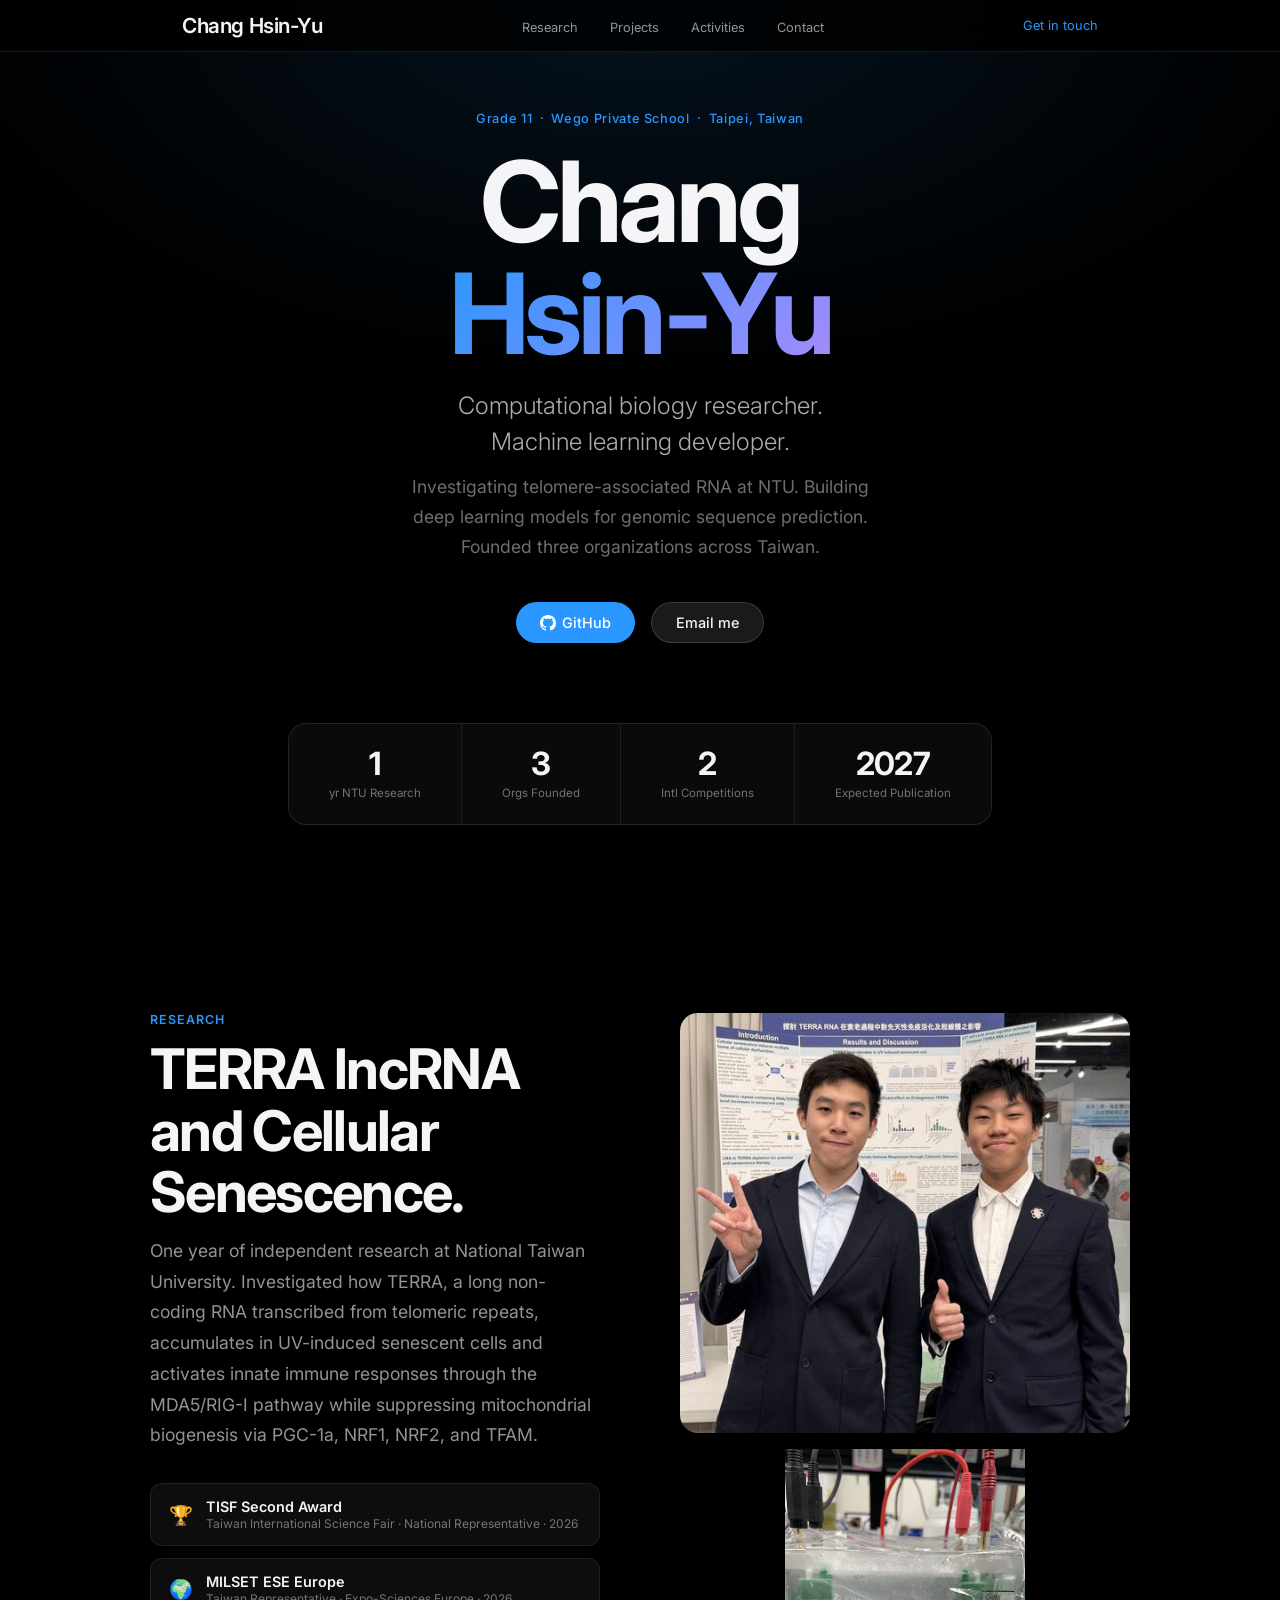
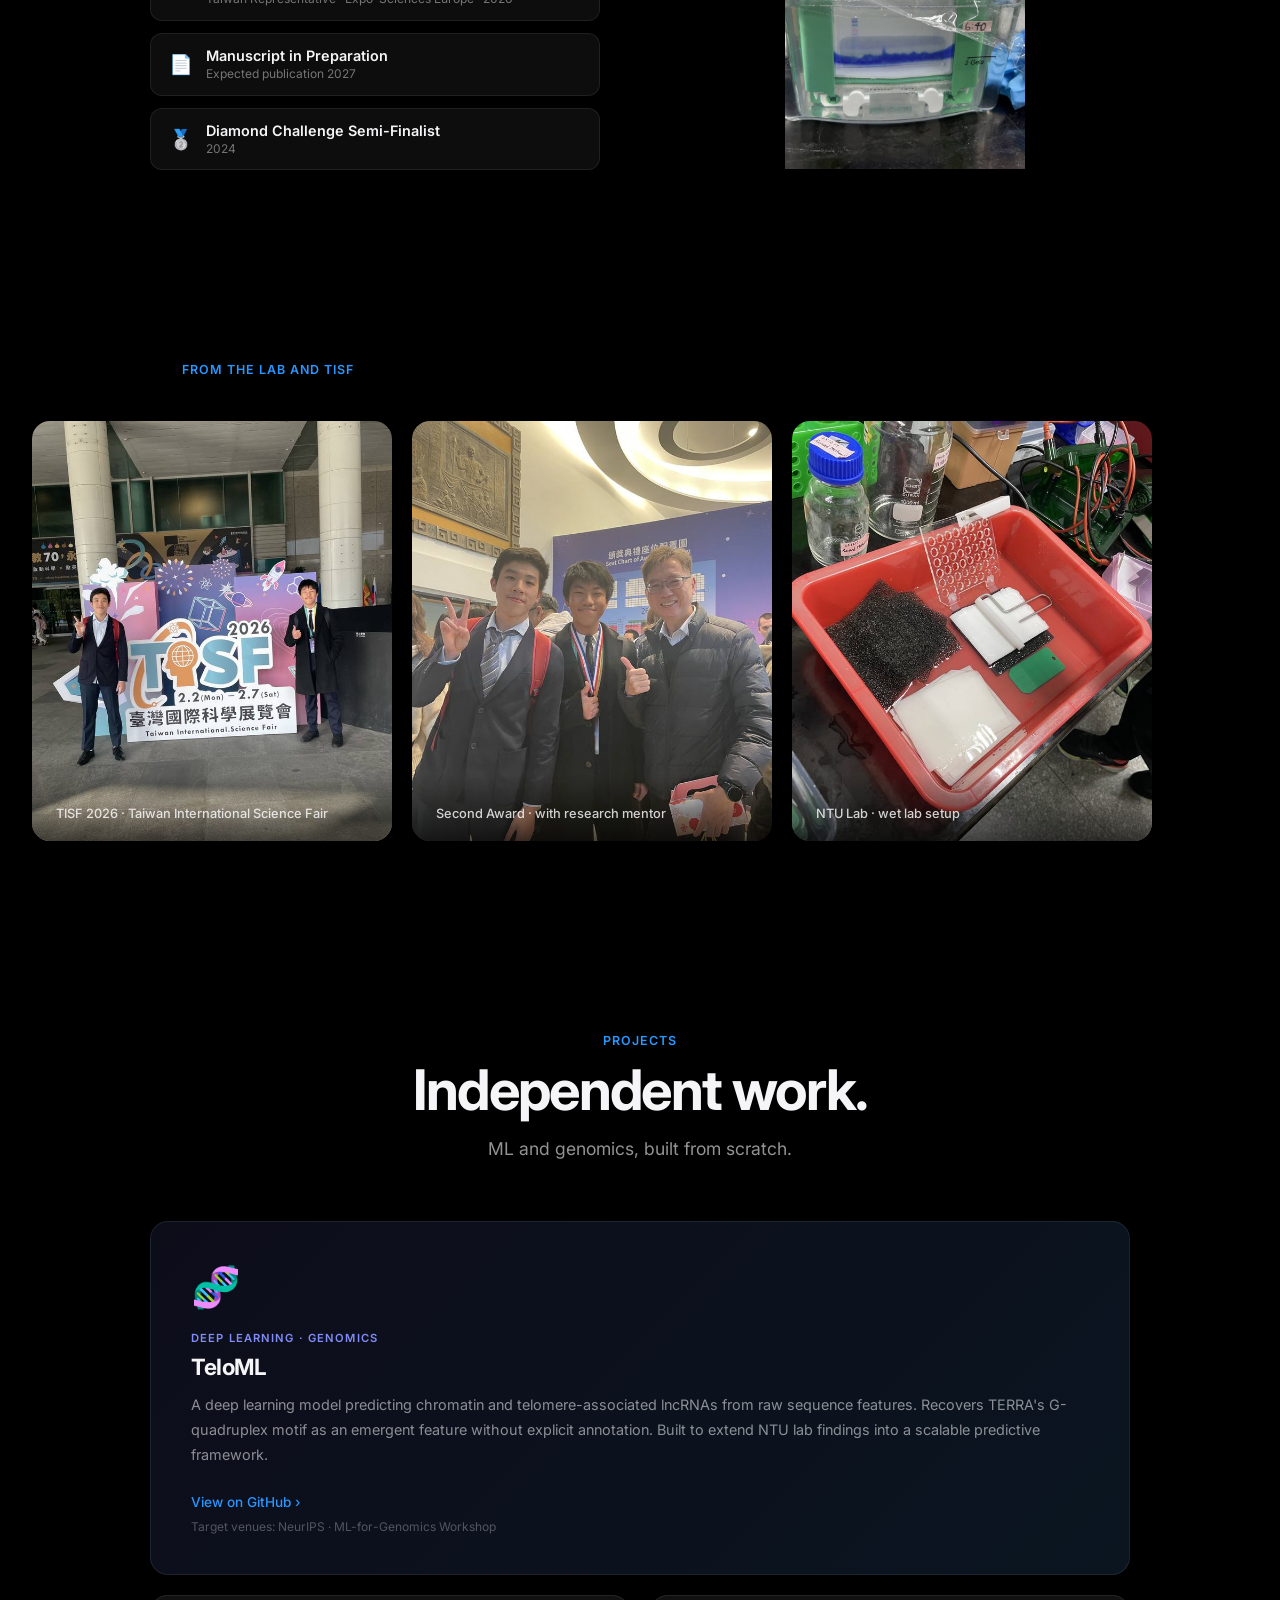
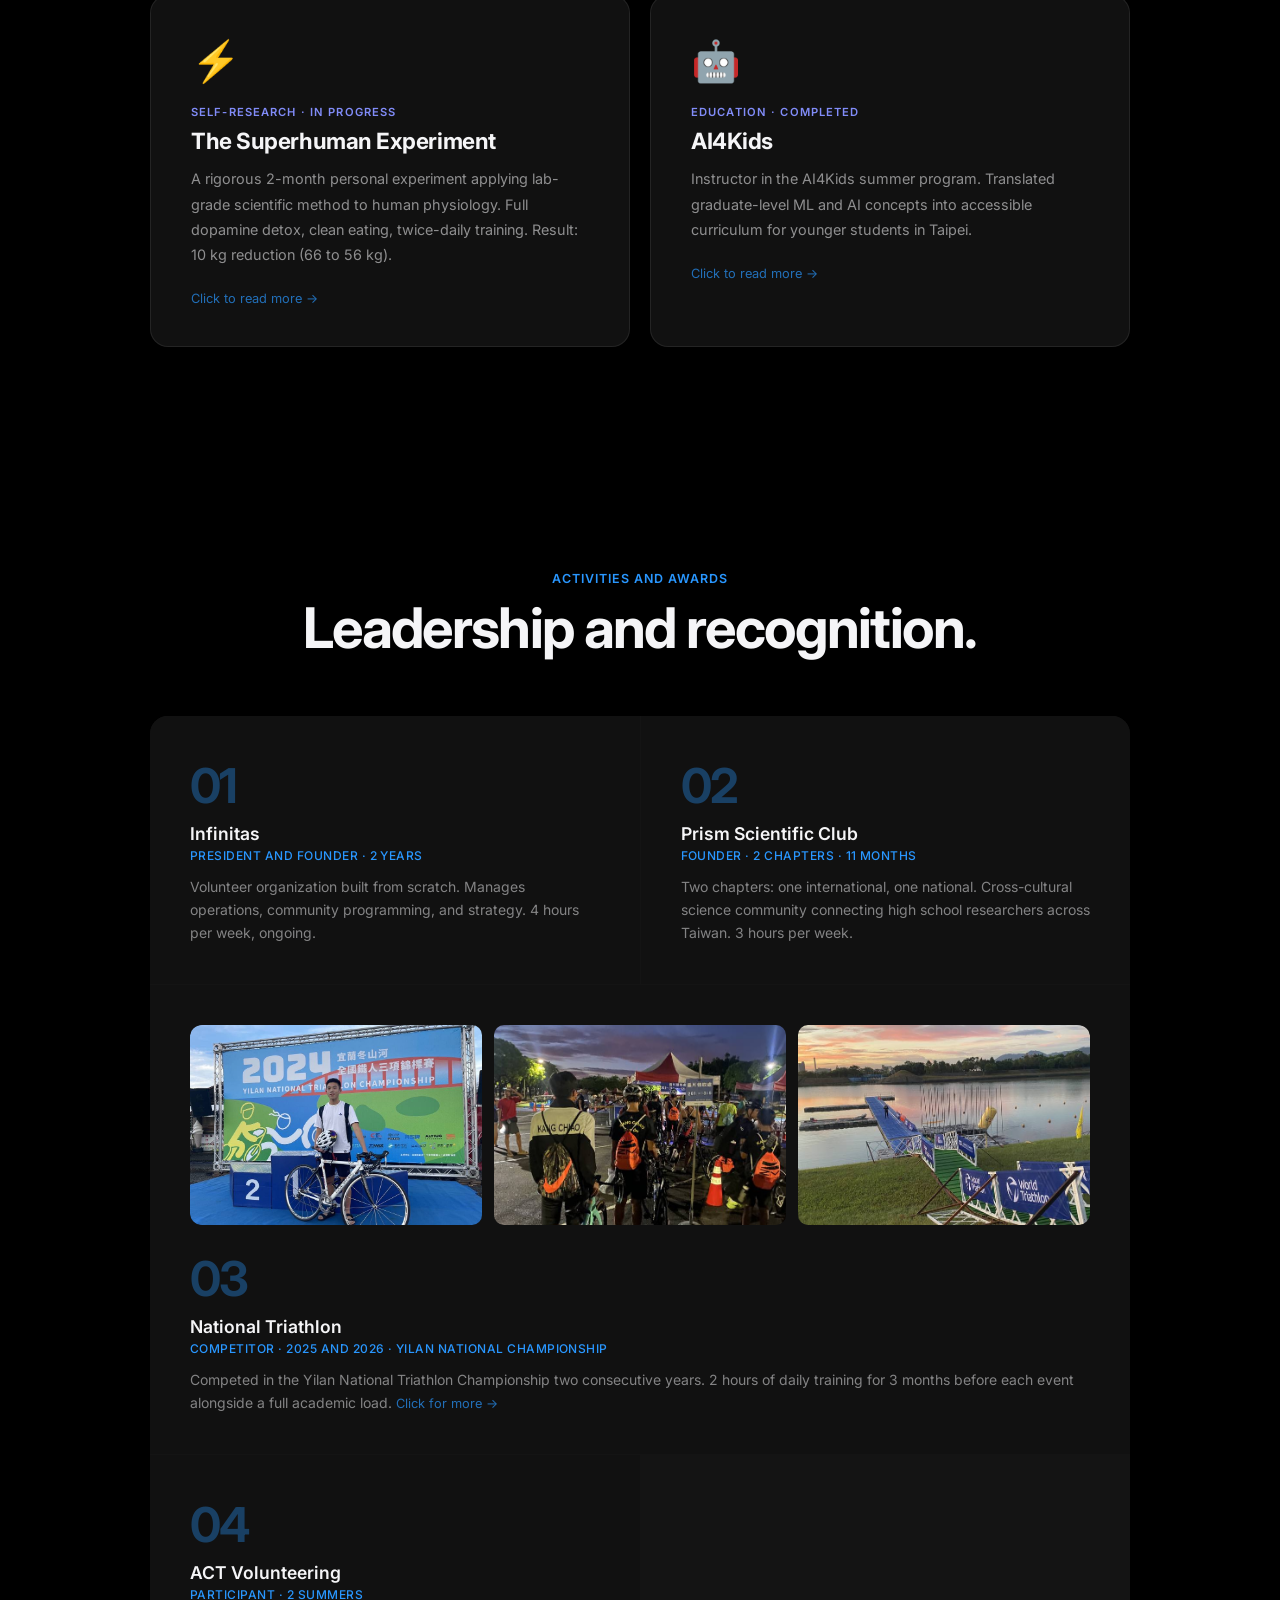
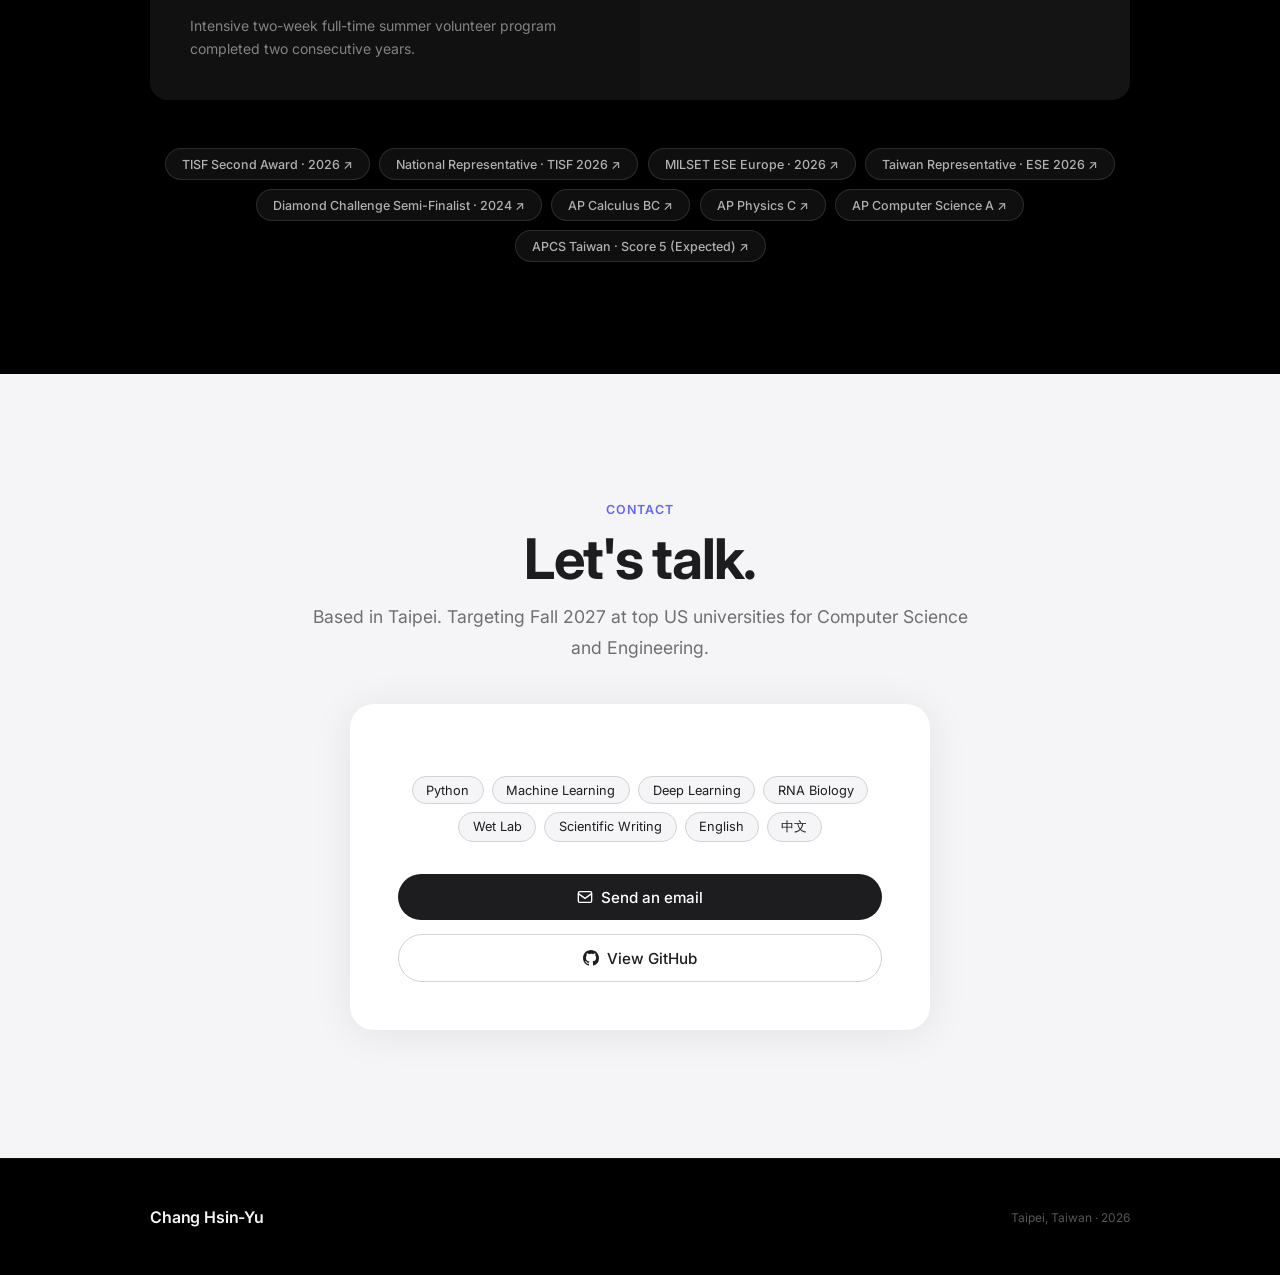
==== index.html @ 5932cd55 "Rename portfolio.html to index.html" ====
<!DOCTYPE html>
<html lang="en">
<head>
<meta charset="UTF-8"/>
<meta name="viewport" content="width=device-width,initial-scale=1.0"/>
<title>Chang Hsin-Yu</title>
<meta name="description" content="Chang Hsin-Yu — computational biology researcher and ML developer, Taipei."/>
<link rel="preconnect" href="https://fonts.googleapis.com"/>
<link rel="preconnect" href="https://fonts.gstatic.com" crossorigin/>
<link href="https://fonts.googleapis.com/css2?family=Inter:wght@300;400;500;600;700&display=swap" rel="stylesheet"/>
<style>
*,*::before,*::after{box-sizing:border-box;margin:0;padding:0}
html{scroll-behavior:smooth;font-size:16px}
body{font-family:'Inter',-apple-system,BlinkMacSystemFont,sans-serif;background:#000;color:#f5f5f7;-webkit-font-smoothing:antialiased;overflow-x:hidden}
a{text-decoration:none;color:inherit}

/* NAV */
nav{
  position:fixed;top:0;left:0;right:0;z-index:200;
  height:52px;display:flex;align-items:center;justify-content:center;
  background:rgba(0,0,0,0.8);backdrop-filter:blur(20px);-webkit-backdrop-filter:blur(20px);
  border-bottom:1px solid rgba(255,255,255,0.08);
}
.nav-inner{max-width:980px;width:100%;padding:0 2rem;display:flex;align-items:center;justify-content:space-between}
.nav-logo{font-size:1.3rem;font-weight:600;letter-spacing:-0.02em;color:#f5f5f7}
.nav-links{display:flex;gap:2rem;list-style:none}
.nav-links a{font-size:0.8rem;color:rgba(245,245,247,0.6);transition:color 0.2s}
.nav-links a:hover{color:#f5f5f7}
.nav-cta{font-size:0.8rem;color:#2997ff;transition:color 0.2s}
.nav-cta:hover{color:#61b5ff}
.hamburger{display:none;background:none;border:none;cursor:pointer;padding:0.25rem}
.hamburger span{display:block;width:20px;height:1.5px;background:#f5f5f7;margin:5px 0;transition:all 0.3s}
.mobile-menu{display:none;position:fixed;top:52px;left:0;right:0;z-index:199;background:rgba(0,0,0,0.95);backdrop-filter:blur(20px);padding:1rem 2rem 2rem;flex-direction:column;gap:0}
.mobile-menu.open{display:flex}
.mobile-menu a{padding:0.85rem 0;font-size:1rem;color:rgba(245,245,247,0.8);border-bottom:1px solid rgba(255,255,255,0.06)}

/* SCROLL REVEAL */
.reveal{opacity:0;transform:translateY(40px);transition:opacity 0.8s cubic-bezier(0.25,0.46,0.45,0.94),transform 0.8s cubic-bezier(0.25,0.46,0.45,0.94)}
.reveal.d1{transition-delay:0.1s}.reveal.d2{transition-delay:0.2s}.reveal.d3{transition-delay:0.3s}.reveal.d4{transition-delay:0.4s}
.reveal.visible{opacity:1;transform:translateY(0)}
@media(prefers-reduced-motion:reduce){.reveal{opacity:1;transform:none;transition:none}}

/* HERO — full bleed dark */
#hero{
  min-height:100svh;display:flex;flex-direction:column;align-items:center;justify-content:center;
  text-align:center;padding:calc(52px + 3rem) 2rem 4rem;
  background:radial-gradient(ellipse 80% 60% at 50% 0%,rgba(41,151,255,0.12),transparent 70%),#000;
  position:relative;overflow:hidden;
}
.hero-eyebrow{font-size:0.8rem;font-weight:500;color:#2997ff;letter-spacing:0.05em;margin-bottom:1.2rem}
.hero-name{
  font-size:clamp(3.5rem,9vw,7rem);font-weight:700;letter-spacing:-0.04em;
  line-height:1;color:#f5f5f7;margin-bottom:1.2rem;
}
.hero-name span{
  background:linear-gradient(135deg,#2997ff 0%,#a78bfa 100%);
  -webkit-background-clip:text;-webkit-text-fill-color:transparent;background-clip:text;
}
.hero-sub{font-size:clamp(1.1rem,2.5vw,1.5rem);color:rgba(245,245,247,0.7);font-weight:300;line-height:1.5;margin-bottom:0.75rem;max-width:600px}
.hero-sub2{font-size:clamp(0.9rem,1.8vw,1.1rem);color:rgba(245,245,247,0.45);max-width:500px;line-height:1.7;margin-bottom:2.5rem}
.hero-btns{display:flex;gap:1rem;flex-wrap:wrap;justify-content:center;margin-bottom:5rem}
.btn-blue{display:inline-flex;align-items:center;gap:0.4rem;font-size:0.9rem;font-weight:500;padding:0.7rem 1.5rem;border-radius:980px;background:#2997ff;color:#fff;transition:all 0.2s}
.btn-blue:hover{background:#61b5ff;transform:scale(1.02)}
.btn-ghost{display:inline-flex;align-items:center;gap:0.4rem;font-size:0.9rem;font-weight:500;padding:0.7rem 1.5rem;border-radius:980px;background:rgba(255,255,255,0.1);color:#f5f5f7;border:1px solid rgba(255,255,255,0.15);transition:all 0.2s}
.btn-ghost:hover{background:rgba(255,255,255,0.16)}
.hero-stats{display:flex;gap:0;border:1px solid rgba(255,255,255,0.1);border-radius:18px;overflow:hidden;backdrop-filter:blur(10px);background:rgba(255,255,255,0.04)}
.hero-stat{padding:1.5rem 2.5rem;text-align:center;border-right:1px solid rgba(255,255,255,0.08)}
.hero-stat:last-child{border-right:none}
.hero-stat-num{font-size:2rem;font-weight:700;color:#f5f5f7;letter-spacing:-0.03em;display:block;line-height:1}
.hero-stat-label{font-size:0.72rem;color:rgba(245,245,247,0.45);margin-top:0.35rem;display:block}

/* SECTIONS */
.section-dark{background:#000;padding:7rem 2rem}
.section-light{background:#fff;padding:7rem 2rem;color:#1d1d1f}
.section-gray{background:#f5f5f7;padding:7rem 2rem;color:#1d1d1f}
.container{max-width:980px;margin:0 auto}
.container-wide{max-width:1200px;margin:0 auto}
.center{text-align:center}

/* TYPOGRAPHY */
.eyebrow-dark{font-size:0.78rem;font-weight:600;letter-spacing:0.08em;text-transform:uppercase;color:#2997ff;margin-bottom:0.75rem;display:block}
.eyebrow-light{font-size:0.78rem;font-weight:600;letter-spacing:0.08em;text-transform:uppercase;color:#6366f1;margin-bottom:0.75rem;display:block}
.headline-dark{font-size:clamp(2.2rem,5vw,3.5rem);font-weight:700;letter-spacing:-0.03em;line-height:1.1;color:#f5f5f7;margin-bottom:0.75rem}
.headline-light{font-size:clamp(2.2rem,5vw,3.5rem);font-weight:700;letter-spacing:-0.03em;line-height:1.1;color:#1d1d1f;margin-bottom:0.75rem}
.body-dark{font-size:1.1rem;color:rgba(245,245,247,0.6);line-height:1.75;max-width:680px}
.body-light{font-size:1.1rem;color:#6e6e73;line-height:1.75;max-width:680px}

/* RESEARCH — dark section with photo */
.research-layout{display:grid;grid-template-columns:1fr 1fr;gap:5rem;align-items:center}
.research-text{}
.research-photo-stack{display:flex;flex-direction:column;gap:1rem}
.research-photo-main{
  border-radius:18px;overflow:hidden;
  box-shadow:0 32px 80px rgba(0,0,0,0.5);
}
.research-photo-main img{width:100%;height:420px;object-fit:cover;object-position:center 55%;display:block;}
.research-photo-secondary{
  border-radius:14px;overflow:hidden;
  box-shadow:0 20px 50px rgba(0,0,0,0.5);
}
.research-photo-secondary img{width:100%;height:auto;max-height:320px;object-fit:contain;display:block;background:#000;}

/* OUTCOME PILLS */
.outcome-pills{display:flex;flex-direction:column;gap:0.75rem;margin-top:2rem}
.outcome-pill{
  display:flex;align-items:center;gap:0.85rem;
  padding:0.85rem 1.1rem;border-radius:12px;
  background:rgba(255,255,255,0.05);border:1px solid rgba(255,255,255,0.08);
  transition:background 0.2s,border-color 0.2s;
}
.outcome-pill:hover{background:rgba(255,255,255,0.08);border-color:rgba(255,255,255,0.15)}
.pill-icon{font-size:1.2rem;flex-shrink:0}
.pill-title{font-size:0.9rem;font-weight:600;color:#f5f5f7}
.pill-sub{font-size:0.75rem;color:rgba(245,245,247,0.45);margin-top:0.1rem}

/* PHOTO GALLERY — Apple style full bleed dark */
.gallery-section{background:#000;padding:5rem 0;overflow:hidden}
.gallery-scroll{display:flex;gap:1.25rem;padding:0 2rem;overflow-x:auto;scroll-snap-type:x mandatory;-webkit-overflow-scrolling:touch}
.gallery-scroll::-webkit-scrollbar{display:none}
.gallery-card{flex:0 0 360px;scroll-snap-align:start;border-radius:18px;overflow:hidden;position:relative}
.gallery-card img{width:100%;height:420px;object-fit:cover;object-position:center 30%;display:block;transition:transform 0.5s cubic-bezier(0.25,0.46,0.45,0.94)}
.gallery-card:hover img{transform:scale(1.03)}
.gallery-label{
  position:absolute;bottom:0;left:0;right:0;
  padding:2rem 1.5rem 1.25rem;
  background:linear-gradient(to top,rgba(0,0,0,0.7),transparent);
  font-size:0.8rem;color:rgba(255,255,255,0.8);font-weight:500;
}

/* PROJECTS — light section, Apple card grid */
.projects-grid{display:grid;grid-template-columns:1fr 1fr;gap:1.25rem}
.project-card{
  background:#111;border-radius:18px;padding:2.5rem;
  border:1px solid rgba(255,255,255,0.08);
  transition:transform 0.3s cubic-bezier(0.25,0.46,0.45,0.94),box-shadow 0.3s;
  overflow:hidden;position:relative;
}
.project-card:hover{transform:translateY(-4px);box-shadow:0 20px 60px rgba(0,0,0,0.4)}
.project-card-featured{grid-column:1/-1;background:linear-gradient(135deg,#0d0d1a,#0a1520)}
.project-icon{font-size:2.5rem;margin-bottom:1.25rem}
.project-eyebrow{font-size:0.7rem;font-weight:600;letter-spacing:0.1em;text-transform:uppercase;color:#818cf8;margin-bottom:0.5rem}
.project-name{font-size:1.4rem;font-weight:700;letter-spacing:-0.02em;color:#f5f5f7;margin-bottom:0.75rem}
.project-desc{font-size:0.9rem;color:rgba(245,245,247,0.55);line-height:1.75;margin-bottom:1.5rem}
.project-link{font-size:0.85rem;color:#2997ff;font-weight:500;display:inline-flex;align-items:center;gap:0.25rem}
.project-link:hover{text-decoration:underline}
.project-venue{font-size:0.75rem;color:rgba(245,245,247,0.3);display:block;margin-top:0.5rem}

/* ACTIVITIES — dark, horizontal cards */
.act-grid{display:grid;grid-template-columns:repeat(2,1fr);gap:1px;background:rgba(255,255,255,0.08);border-radius:18px;overflow:hidden}.act-card-tri{grid-column:1/-1;}
.act-card{background:#111;padding:2.5rem;transition:background 0.2s}
.act-card:hover{background:#161616}
.act-num{font-size:3rem;font-weight:700;color:rgba(41,151,255,0.35);letter-spacing:-0.04em;margin-bottom:0.5rem}
.act-org{font-size:1.1rem;font-weight:600;color:#f5f5f7;margin-bottom:0.25rem}
.act-role{font-size:0.75rem;color:#2997ff;font-weight:500;letter-spacing:0.04em;text-transform:uppercase;margin-bottom:0.75rem}
.act-desc{font-size:0.875rem;color:rgba(245,245,247,0.5);line-height:1.65}

/* AWARDS */
.awards-grid{display:flex;flex-wrap:wrap;gap:0.6rem;margin-top:3rem;justify-content:center}
.award-tag{
  font-size:0.78rem;font-weight:500;
  padding:0.45rem 1rem;border-radius:980px;
  background:rgba(255,255,255,0.06);border:1px solid rgba(255,255,255,0.12);
  color:rgba(245,245,247,0.7);
  transition:all 0.2s;
}
.award-tag:hover{background:rgba(41,151,255,0.15);border-color:rgba(41,151,255,0.4);color:#f5f5f7;text-decoration:none}

/* CONTACT — full bleed light */
.contact-section{background:#f5f5f7;padding:8rem 2rem;text-align:center}
.contact-card{
  max-width:580px;margin:2.5rem auto 0;
  background:#fff;border-radius:24px;padding:3rem;
  box-shadow:0 4px 40px rgba(0,0,0,0.08);
}
.contact-btns{display:flex;flex-direction:column;gap:0.85rem;margin-top:2rem}
.btn-dark{display:flex;align-items:center;justify-content:center;gap:0.5rem;font-size:0.95rem;font-weight:500;padding:0.85rem 1.5rem;border-radius:980px;background:#1d1d1f;color:#fff;transition:all 0.2s}
.btn-dark:hover{background:#3d3d3f;transform:scale(1.01)}
.btn-outline{display:flex;align-items:center;justify-content:center;gap:0.5rem;font-size:0.95rem;font-weight:500;padding:0.85rem 1.5rem;border-radius:980px;background:transparent;color:#1d1d1f;border:1.5px solid #d2d2d7;transition:all 0.2s}
.btn-outline:hover{border-color:#1d1d1f;background:#f5f5f7}
.skills-row{display:flex;flex-wrap:wrap;gap:0.5rem;justify-content:center;margin-top:1.5rem}
.skill-chip{font-size:0.8rem;padding:0.35rem 0.85rem;border-radius:980px;background:#f5f5f7;color:#1d1d1f;border:1px solid #d2d2d7}

/* FOOTER */
footer{background:#000;border-top:1px solid rgba(255,255,255,0.08);padding:3rem 2rem;text-align:center}
.footer-inner{max-width:980px;margin:0 auto;display:flex;justify-content:space-between;align-items:center;flex-wrap:wrap;gap:1rem}
.footer-logo{font-size:1rem;font-weight:600;color:#f5f5f7;letter-spacing:-0.01em}
.footer-copy{font-size:0.75rem;color:rgba(245,245,247,0.35)}

/* RESPONSIVE */
@media(max-width:900px){
  .research-layout{grid-template-columns:1fr;gap:3rem}
  .research-photo-stack{height:340px}
  .projects-grid{grid-template-columns:1fr}
  .project-card-featured{grid-column:auto}
  .act-grid{grid-template-columns:1fr}
}
@media(max-width:700px){
  .nav-links,.nav-cta{display:none}
  .hamburger{display:block}
  .hero-stats{flex-direction:column;border-radius:14px}
  .hero-stat{border-right:none;border-bottom:1px solid rgba(255,255,255,0.08);padding:1.25rem 2rem}
  .hero-stat:last-child{border-bottom:none}
  .gallery-card{flex:0 0 280px}
  .gallery-card img{height:360px}
}
@media(max-width:480px){
  .hero-btns{flex-direction:column;align-items:center}
  .section-dark,.section-light,.section-gray{padding:5rem 1.5rem}
  .container{padding:0}
}

/* LIGHTBOX */
.lightbox-overlay{
  display:none;position:fixed;inset:0;z-index:1000;
  background:rgba(0,0,0,0.92);
  align-items:center;justify-content:center;
  cursor:zoom-out;
}
.lightbox-overlay.open{display:flex;}
.lightbox-overlay img{
  max-width:92vw;max-height:90vh;
  border-radius:12px;
  box-shadow:0 40px 120px rgba(0,0,0,0.8);
  cursor:default;
  animation:lbIn 0.25s cubic-bezier(0.25,0.46,0.45,0.94);
}
@keyframes lbIn{from{opacity:0;transform:scale(0.92)}to{opacity:1;transform:scale(1)}}
.lightbox-close{
  position:fixed;top:1.25rem;right:1.5rem;
  background:rgba(255,255,255,0.1);border:none;color:#fff;
  font-size:1.5rem;width:40px;height:40px;border-radius:50%;
  cursor:pointer;display:flex;align-items:center;justify-content:center;
  transition:background 0.2s;
}
.lightbox-close:hover{background:rgba(255,255,255,0.2);}
.zoomable{cursor:zoom-in;}

/* PROJECT MODAL */
.modal-overlay{
  display:none;position:fixed;inset:0;z-index:1000;
  background:rgba(0,0,0,0.85);
  align-items:center;justify-content:center;
  cursor:zoom-out;padding:2rem;
}
.modal-overlay.open{display:flex;}
.modal-card{
  background:#111;border:1px solid rgba(255,255,255,0.1);
  border-radius:20px;padding:2.5rem;
  max-width:600px;width:100%;
  cursor:default;position:relative;
  animation:lbIn 0.25s cubic-bezier(0.25,0.46,0.45,0.94);
  max-height:85vh;overflow-y:auto;
}
.modal-close{
  position:absolute;top:1rem;right:1rem;
  background:rgba(255,255,255,0.08);border:none;color:#fff;
  font-size:1.1rem;width:32px;height:32px;border-radius:50%;
  cursor:pointer;display:flex;align-items:center;justify-content:center;
}
.modal-close:hover{background:rgba(255,255,255,0.15);}
.modal-eyebrow{font-size:0.7rem;font-weight:600;letter-spacing:0.1em;text-transform:uppercase;color:#818cf8;margin-bottom:0.5rem}
.modal-title{font-size:1.5rem;font-weight:700;color:#f5f5f7;letter-spacing:-0.02em;margin-bottom:1rem}
.modal-body{font-size:0.92rem;color:rgba(245,245,247,0.6);line-height:1.8;margin-bottom:1.25rem}
.modal-venue{font-size:0.75rem;color:rgba(245,245,247,0.3);margin-top:0.5rem}
.modal-link{font-size:0.85rem;color:#2997ff;font-weight:500;display:inline-flex;align-items:center;gap:0.3rem}

/* Project cards become clickable */
.project-card{cursor:pointer;}


/* Triathlon modal image grid */
.tri-modal-imgs{display:grid;grid-template-columns:1fr 1fr 1fr;gap:0.6rem;margin-bottom:1.5rem;}
.tri-modal-imgs img{width:100%;border-radius:8px;object-fit:cover;height:140px;cursor:zoom-in;}
@media(max-width:500px){.tri-modal-imgs{grid-template-columns:1fr 1fr;}}

</style>
</head>
<body>

<!-- NAV -->
<nav id="nav">
  <div class="nav-inner">
    <a class="nav-logo" href="#hero">Chang Hsin-Yu</a>
    <ul class="nav-links">
      <li><a href="#research">Research</a></li>
      <li><a href="#projects">Projects</a></li>
      <li><a href="#activities">Activities</a></li>
      <li><a href="#contact">Contact</a></li>
    </ul>
    <a href="https://github.com/changshinyo12-ops" target="_blank" rel="noopener" class="nav-cta">Get in touch</a>
    <button class="hamburger" id="ham" aria-label="Menu"><span></span><span></span><span></span></button>
  </div>
</nav>
<div class="mobile-menu" id="mob">
  <a href="#research">Research</a>
  <a href="#projects">Projects</a>
  <a href="#activities">Activities</a>
  <a href="#contact">Contact</a>
</div>

<!-- HERO -->
<section id="hero">
  <div class="hero-eyebrow reveal">Grade 11 &nbsp;·&nbsp; Wego Private School &nbsp;·&nbsp; Taipei, Taiwan</div>
  <h1 class="hero-name reveal d1">Chang<br/><span>Hsin-Yu</span></h1>
  <p class="hero-sub reveal d2">Computational biology researcher.<br/>Machine learning developer.</p>
  <p class="hero-sub2 reveal d3">Investigating telomere-associated RNA at NTU. Building deep learning models for genomic sequence prediction. Founded three organizations across Taiwan.</p>
  <div class="hero-btns reveal d4">
    <a href="https://github.com/changshinyo12-ops" class="btn-blue" target="_blank" rel="noopener">
      <svg width="16" height="16" viewBox="0 0 24 24" fill="currentColor"><path d="M12 0C5.37 0 0 5.37 0 12c0 5.31 3.435 9.795 8.205 11.385.6.105.825-.255.825-.57 0-.285-.015-1.23-.015-2.235-3.015.555-3.795-.735-4.035-1.41-.135-.345-.72-1.41-1.23-1.695-.42-.225-1.02-.78-.015-.795.945-.015 1.62.87 1.845 1.23 1.08 1.815 2.805 1.305 3.495.99.105-.78.42-1.305.765-1.605-2.67-.3-5.46-1.335-5.46-5.925 0-1.305.465-2.385 1.23-3.225-.12-.3-.54-1.53.12-3.18 0 0 1.005-.315 3.3 1.23.96-.27 1.98-.405 3-.405s2.04.135 3 .405c2.295-1.56 3.3-1.23 3.3-1.23.66 1.65.24 2.88.12 3.18.765.84 1.23 1.905 1.23 3.225 0 4.605-2.805 5.625-5.475 5.925.435.375.81 1.095.81 2.22 0 1.605-.015 2.895-.015 3.3 0 .315.225.69.825.57A12.02 12.02 0 0 0 24 12c0-6.63-5.37-12-12-12z"/></svg>
      GitHub
    </a>
    <a href="mailto:changshinyo12@gmail.com" class="btn-ghost">Email me</a>
  </div>
  <div class="hero-stats reveal d4">
    <div class="hero-stat"><span class="hero-stat-num" data-count="1">0</span><span class="hero-stat-label">yr NTU Research</span></div>
    <div class="hero-stat"><span class="hero-stat-num" data-count="3">0</span><span class="hero-stat-label">Orgs Founded</span></div>
    <div class="hero-stat"><span class="hero-stat-num" data-count="2">0</span><span class="hero-stat-label">Intl Competitions</span></div>
    <div class="hero-stat"><span class="hero-stat-num" data-count="2027">0</span><span class="hero-stat-label">Expected Publication</span></div>
  </div>
</section>

<!-- RESEARCH -->
<section id="research" class="section-dark">
  <div class="container">
    <div class="research-layout">
      <div>
        <span class="eyebrow-dark reveal">Research</span>
        <h2 class="headline-dark reveal d1">TERRA lncRNA and Cellular Senescence.</h2>
        <p class="body-dark reveal d2" style="margin-bottom:1.5rem">
          One year of independent research at National Taiwan University. Investigated how TERRA, a long non-coding RNA transcribed from telomeric repeats, accumulates in UV-induced senescent cells and activates innate immune responses through the MDA5/RIG-I pathway while suppressing mitochondrial biogenesis via PGC-1a, NRF1, NRF2, and TFAM.
        </p>
        <div class="outcome-pills">
          <div class="outcome-pill reveal d1">
            <span class="pill-icon">🏆</span>
            <div><p class="pill-title">TISF Second Award</p><p class="pill-sub">Taiwan International Science Fair · National Representative · 2026</p></div>
          </div>
          <div class="outcome-pill reveal d2">
            <span class="pill-icon">🌍</span>
            <div><p class="pill-title">MILSET ESE Europe</p><p class="pill-sub">Taiwan Representative · Expo-Sciences Europe · 2026</p></div>
          </div>
          <div class="outcome-pill reveal d3">
            <span class="pill-icon">📄</span>
            <div><p class="pill-title">Manuscript in Preparation</p><p class="pill-sub">Expected publication 2027</p></div>
          </div>
          <div class="outcome-pill reveal d4">
            <span class="pill-icon">🥈</span>
            <div><p class="pill-title">Diamond Challenge Semi-Finalist</p><p class="pill-sub">2024</p></div>
          </div>
        </div>
      </div>
      <div class="research-photo-stack reveal d2">
        <div class="research-photo-main">
          <img src="[data-uri]" alt="Presenting TERRA RNA research at TISF 2026"/>
        </div>
        <div class="research-photo-secondary">
          <img src="[data-uri]" alt="Gel electrophoresis running in the NTU lab"/>
        </div>
      </div>
    </div>
  </div>
</section>

<!-- PHOTO GALLERY -->
<div class="gallery-section">
  <div style="max-width:980px;margin:0 auto;padding:0 2rem 2rem">
    <span class="eyebrow-dark reveal" style="display:block">From the Lab and TISF</span>
  </div>
  <div class="gallery-scroll">
    <div class="gallery-card reveal">
      <img src="[data-uri]" alt="At the TISF 2026 entrance" loading="lazy"/>
      <p class="gallery-label">TISF 2026 · Taiwan International Science Fair</p>
    </div>
    <div class="gallery-card reveal d1">
      <img src="[data-uri]" alt="Receiving the Second Award medal" loading="lazy"/>
      <p class="gallery-label">Second Award · with research mentor</p>
    </div>
    <div class="gallery-card reveal d2">
      <img src="[data-uri]" alt="NTU lab equipment" loading="lazy"/>
      <p class="gallery-label">NTU Lab · wet lab setup</p>
    </div>
  </div>
</div>

<!-- PROJECTS -->
<section id="projects" class="section-dark">
  <div class="container">
    <div class="center" style="margin-bottom:3.5rem">
      <span class="eyebrow-dark reveal">Projects</span>
      <h2 class="headline-dark reveal d1">Independent work.</h2>
      <p class="body-dark reveal d2" style="margin:0 auto">ML and genomics, built from scratch.</p>
    </div>
    <div class="projects-grid">
      <div class="project-card project-card-featured reveal">
        <div class="project-icon">🧬</div>
        <p class="project-eyebrow">Deep Learning · Genomics</p>
        <h3 class="project-name">TeloML</h3>
        <p class="project-desc">A deep learning model predicting chromatin and telomere-associated lncRNAs from raw sequence features. Recovers TERRA's G-quadruplex motif as an emergent feature without explicit annotation. Built to extend NTU lab findings into a scalable predictive framework.</p>
        <a href="https://github.com/changshinyo12-ops" class="project-link" target="_blank" rel="noopener">View on GitHub &rsaquo;</a>
        <span class="project-venue">Target venues: NeurIPS · ML-for-Genomics Workshop</span>
      </div>
      <div class="project-card reveal d1"
        data-modal="true"
        data-icon="⚡"
        data-eyebrow="Self-Research · In Progress"
        data-title="The Superhuman Experiment"
        data-desc="A rigorously documented 2-month personal experiment applying the same scientific method used in lab research to human physiology and behavior. Protocol: full dopamine detox (eliminated all passive media consumption including 6-hour daily YouTube habit), strict clean-eating regimen with no processed food, twice-daily structured training. Outcome: 10 kg reduction in body mass (66 kg to 56 kg). All physiological and psychological effects are being tracked and documented scientifically. Data and methodology are being prepared for submission to a youth academic journal, with a Medium article and potential TED Talk in development."
        data-venue="Target: Youth Journal · Medium · TED Talk"
        data-link=""
        data-link-label="">
        <div class="project-icon">⚡</div>
        <p class="project-eyebrow">Self-Research · In Progress</p>
        <h3 class="project-name">The Superhuman Experiment</h3>
        <p class="project-desc">A rigorous 2-month personal experiment applying lab-grade scientific method to human physiology. Full dopamine detox, clean eating, twice-daily training. Result: 10 kg reduction (66 to 56 kg).</p>
        <span class="project-venue" style="color:rgba(41,151,255,0.7);font-size:0.8rem">Click to read more →</span>
      </div>
      <div class="project-card reveal d2"
        data-modal="true"
        data-icon="🤖"
        data-eyebrow="Education · Completed"
        data-title="AI4Kids"
        data-desc="Served as instructor in the AI4Kids summer program, teaching machine learning and AI concepts to younger students. Translated graduate-level concepts into accessible, engaging curriculum. Full-time two-week engagement with direct community impact through CS education outreach in Taipei. Designed hands-on activities and exercises to make abstract AI concepts tangible for young learners."
        data-venue="CS Education Outreach · Taipei"
        data-link=""
        data-link-label="">
        <div class="project-icon">🤖</div>
        <p class="project-eyebrow">Education · Completed</p>
        <h3 class="project-name">AI4Kids</h3>
        <p class="project-desc">Instructor in the AI4Kids summer program. Translated graduate-level ML and AI concepts into accessible curriculum for younger students in Taipei.</p>
        <span class="project-venue" style="color:rgba(41,151,255,0.7);font-size:0.8rem">Click to read more →</span>
      </div>
    </div>
  </div>
</section>

<!-- ACTIVITIES -->
<section id="activities" class="section-dark">
  <div class="container">
    <div class="center" style="margin-bottom:3.5rem">
      <span class="eyebrow-dark reveal">Activities and Awards</span>
      <h2 class="headline-dark reveal d1">Leadership and recognition.</h2>
    </div>
    <div class="act-grid reveal">
      <div class="act-card">
        <p class="act-num">01</p>
        <p class="act-org">Infinitas</p>
        <p class="act-role">President and Founder · 2 years</p>
        <p class="act-desc">Volunteer organization built from scratch. Manages operations, community programming, and strategy. 4 hours per week, ongoing.</p>
      </div>
      <div class="act-card">
        <p class="act-num">02</p>
        <p class="act-org">Prism Scientific Club</p>
        <p class="act-role">Founder · 2 Chapters · 11 months</p>
        <p class="act-desc">Two chapters: one international, one national. Cross-cultural science community connecting high school researchers across Taiwan. 3 hours per week.</p>
      </div>
      <div class="act-card act-card-tri" style="cursor:pointer;grid-column:1/-1;"
        data-trimodal="true">
        <div style="display:grid;grid-template-columns:1fr 1fr 1fr;gap:0.75rem;margin-bottom:1.5rem;border-radius:12px;overflow:hidden;">
          <img src="[data-uri]" alt="2024 Yilan National Triathlon Championship" style="width:100%;height:200px;object-fit:cover;object-position:center 30%;display:block;border-radius:10px;transition:transform 0.3s;"/>
          <img src="[data-uri]" alt="Pre-race bike check at night" style="width:100%;height:200px;object-fit:cover;object-position:center 40%;display:block;border-radius:10px;"/>
          <img src="[data-uri]" alt="World Triathlon venue at sunrise" style="width:100%;height:200px;object-fit:cover;object-position:center 50%;display:block;border-radius:10px;"/>
        </div>
        <p class="act-num">03</p>
        <p class="act-org">National Triathlon</p>
        <p class="act-role">Competitor · 2025 and 2026 · Yilan National Championship</p>
        <p class="act-desc">Competed in the Yilan National Triathlon Championship two consecutive years. 2 hours of daily training for 3 months before each event alongside a full academic load. <span style="color:rgba(41,151,255,0.7);font-size:0.8rem">Click for more →</span></p>
      </div>
      <div class="act-card">
        <p class="act-num">04</p>
        <p class="act-org">ACT Volunteering</p>
        <p class="act-role">Participant · 2 summers</p>
        <p class="act-desc">Intensive two-week full-time summer volunteer program completed two consecutive years.</p>
      </div>
    </div>
    <div class="awards-grid reveal">
      <a class="award-tag" href="https://twsf.ntsec.gov.tw/tisf/TISF2026/080005.html" target="_blank" rel="noopener">TISF Second Award · 2026 ↗</a>
      <a class="award-tag" href="https://twsf.ntsec.gov.tw/tisf/TISF2026/080005.html" target="_blank" rel="noopener">National Representative · TISF 2026 ↗</a>
      <a class="award-tag" href="https://milset.org/" target="_blank" rel="noopener">MILSET ESE Europe · 2026 ↗</a>
      <a class="award-tag" href="https://ese.milset.org/2026/" target="_blank" rel="noopener">Taiwan Representative · ESE 2026 ↗</a>
      <a class="award-tag" href="https://diamondchallenge.org" target="_blank" rel="noopener">Diamond Challenge Semi-Finalist · 2024 ↗</a>
      <a class="award-tag" href="https://apstudents.collegeboard.org/courses/ap-calculus-bc" target="_blank" rel="noopener">AP Calculus BC ↗</a>
      <a class="award-tag" href="https://apstudents.collegeboard.org/courses/ap-physics-c-mechanics" target="_blank" rel="noopener">AP Physics C ↗</a>
      <a class="award-tag" href="https://apstudents.collegeboard.org/courses/ap-computer-science-a" target="_blank" rel="noopener">AP Computer Science A ↗</a>
      <a class="award-tag" href="https://apcs.csie.ntnu.edu.tw/" target="_blank" rel="noopener">APCS Taiwan · Score 5 (Expected) ↗</a>
    </div>
  </div>
</section>

<!-- CONTACT -->
<section id="contact" class="contact-section">
  <div class="container">
    <span class="eyebrow-light reveal" style="display:block;text-align:center">Contact</span>
    <h2 class="headline-light center reveal d1">Let's talk.</h2>
    <p class="body-light center reveal d2" style="margin:0 auto">Based in Taipei. Targeting Fall 2027 at top US universities for Computer Science and Engineering.</p>
    <div class="contact-card reveal d2">
      <div class="skills-row">
        <span class="skill-chip">Python</span>
        <span class="skill-chip">Machine Learning</span>
        <span class="skill-chip">Deep Learning</span>
        <span class="skill-chip">RNA Biology</span>
        <span class="skill-chip">Wet Lab</span>
        <span class="skill-chip">Scientific Writing</span>
        <span class="skill-chip">English</span>
        <span class="skill-chip">中文</span>
      </div>
      <div class="contact-btns">
        <a href="mailto:changshinyo12@gmail.com" class="btn-dark">
          <svg width="16" height="16" viewBox="0 0 24 24" fill="none" stroke="currentColor" stroke-width="2"><rect x="2" y="4" width="20" height="16" rx="2"/><path d="m22 7-10 7L2 7"/></svg>
          Send an email
        </a>
        <a href="https://github.com/changshinyo12-ops" class="btn-outline" target="_blank" rel="noopener">
          <svg width="16" height="16" viewBox="0 0 24 24" fill="currentColor"><path d="M12 0C5.37 0 0 5.37 0 12c0 5.31 3.435 9.795 8.205 11.385.6.105.825-.255.825-.57 0-.285-.015-1.23-.015-2.235-3.015.555-3.795-.735-4.035-1.41-.135-.345-.72-1.41-1.23-1.695-.42-.225-1.02-.78-.015-.795.945-.015 1.62.87 1.845 1.23 1.08 1.815 2.805 1.305 3.495.99.105-.78.42-1.305.765-1.605-2.67-.3-5.46-1.335-5.46-5.925 0-1.305.465-2.385 1.23-3.225-.12-.3-.54-1.53.12-3.18 0 0 1.005-.315 3.3 1.23.96-.27 1.98-.405 3-.405s2.04.135 3 .405c2.295-1.56 3.3-1.23 3.3-1.23.66 1.65.24 2.88.12 3.18.765.84 1.23 1.905 1.23 3.225 0 4.605-2.805 5.625-5.475 5.925.435.375.81 1.095.81 2.22 0 1.605-.015 2.895-.015 3.3 0 .315.225.69.825.57A12.02 12.02 0 0 0 24 12c0-6.63-5.37-12-12-12z"/></svg>
          View GitHub
        </a>
      </div>
    </div>
  </div>
</section>

<footer>
  <div class="footer-inner">
    <span class="footer-logo">Chang Hsin-Yu</span>
    <span class="footer-copy">Taipei, Taiwan · 2026</span>
  </div>
</footer>

<script>
// Nav scroll
window.addEventListener('scroll',()=>{
  document.getElementById('nav').style.borderBottomColor=window.scrollY>10?'rgba(255,255,255,0.12)':'rgba(255,255,255,0.08)';
});

// Hamburger
document.getElementById('ham').addEventListener('click',()=>document.getElementById('mob').classList.toggle('open'));
document.querySelectorAll('#mob a').forEach(a=>a.addEventListener('click',()=>document.getElementById('mob').classList.remove('open')));

// Scroll reveal
const ro=new IntersectionObserver(entries=>{
  entries.forEach(e=>{if(e.isIntersecting){e.target.classList.add('visible');ro.unobserve(e.target);}});
},{threshold:0.1});
document.querySelectorAll('.reveal').forEach(el=>ro.observe(el));

// Count up
function animateCount(el){
  const target=parseInt(el.dataset.count);
  const dur=target>100?1800:800;
  const start=performance.now();
  const tick=now=>{
    const p=Math.min((now-start)/dur,1);
    const ease=1-Math.pow(1-p,3);
    el.textContent=Math.floor(ease*target);
    if(p<1)requestAnimationFrame(tick);
    else el.textContent=target;
  };
  requestAnimationFrame(tick);
}
const co=new IntersectionObserver(entries=>{
  entries.forEach(e=>{if(e.isIntersecting){animateCount(e.target);co.unobserve(e.target);}});
},{threshold:0.5});
document.querySelectorAll('[data-count]').forEach(el=>co.observe(el));
</script>

<!-- LIGHTBOX -->
<div class="lightbox-overlay" id="lightbox" onclick="closeLightbox()">
  <button class="lightbox-close" onclick="closeLightbox()">✕</button>
  <img id="lightbox-img" src="" alt=""/>
</div>

<!-- PROJECT MODAL -->
<div class="modal-overlay" id="projectModal" onclick="closeModal(event)">
  <div class="modal-card" id="modalCard">
    <button class="modal-close" onclick="closeModal(null,true)">✕</button>
    <div class="project-icon" id="modalIcon" style="font-size:2rem;margin-bottom:1rem"></div>
    <p class="modal-eyebrow" id="modalEyebrow"></p>
    <h3 class="modal-title" id="modalTitle"></h3>
    <p class="modal-body" id="modalBody"></p>
    <p class="modal-venue" id="modalVenue"></p>
    <a class="modal-link" id="modalLink" href="#" target="_blank" rel="noopener" style="margin-top:1rem;display:none">
      View on GitHub ↗
    </a>
  </div>
</div>

<script>
// Make all gallery and research images zoomable
document.querySelectorAll('.gallery-card img, .research-photo-main img, .research-photo-secondary img').forEach(img => {
  img.classList.add('zoomable');
  img.addEventListener('click', e => {
    e.stopPropagation();
    openLightbox(img.src);
  });
});

function openLightbox(src) {
  document.getElementById('lightbox-img').src = src;
  document.getElementById('lightbox').classList.add('open');
  document.body.style.overflow = 'hidden';
}
function closeLightbox() {
  document.getElementById('lightbox').classList.remove('open');
  document.body.style.overflow = '';
}
document.addEventListener('keydown', e => {
  if (e.key === 'Escape') { closeLightbox(); closeModal(null, true); }
});

// Project modal
document.querySelectorAll('[data-modal]').forEach(card => {
  card.addEventListener('click', () => {
    const d = card.dataset;
    document.getElementById('modalIcon').textContent = d.icon;
    document.getElementById('modalEyebrow').textContent = d.eyebrow;
    document.getElementById('modalTitle').textContent = d.title;
    document.getElementById('modalBody').textContent = d.desc;
    document.getElementById('modalVenue').textContent = d.venue;
    const link = document.getElementById('modalLink');
    if (d.link) {
      link.href = d.link;
      link.textContent = (d.linkLabel || 'View') + ' ↗';
      link.style.display = 'inline-flex';
    } else {
      link.style.display = 'none';
    }
    document.getElementById('projectModal').classList.add('open');
    document.body.style.overflow = 'hidden';
  });
});

function closeModal(e, force) {
  if (force || (e && e.target === document.getElementById('projectModal'))) {
    document.getElementById('projectModal').classList.remove('open');
    document.body.style.overflow = '';
  }
}
</script>


<!-- TRIATHLON MODAL -->
<div class="modal-overlay" id="triModal" onclick="closeTriModal(event)">
  <div class="modal-card" id="triModalCard">
    <button class="modal-close" onclick="closeTriModal(null,true)">✕</button>
    <p class="modal-eyebrow">Athletics · National Level</p>
    <h3 class="modal-title">National Triathlon Competition</h3>
    <div class="tri-modal-imgs">
      <img src="[data-uri]" alt="2024 Yilan National Triathlon Championship podium" onclick="openLightbox(this.src)" style="object-position:center 30%"/>
      <img src="[data-uri]" alt="Pre-race bike lineup at night" onclick="openLightbox(this.src)" style="object-position:center 40%"/>
      <img src="[data-uri]" alt="World Triathlon venue at sunrise" onclick="openLightbox(this.src)"/>
    </div>
    <p class="modal-body">Competed in the Yilan National Triathlon Championship (宜蘭全國鐵人三項錦標賽) two consecutive years, 2025 and 2026. Training commitment: 2 hours per day for 3 months before each competition, balanced alongside a full academic load including AP coursework and NTU lab research. The discipline required to maintain consistent athletic training while conducting university-level research reflects a core part of how I approach challenges.</p>
    <p class="modal-venue">Yilan, Taiwan · Chinese Taipei Triathlon Association</p>
    <a class="modal-link" href="http://www.ctta.org.tw/tw/event/index.aspx?kind=217" target="_blank" rel="noopener" style="margin-top:1rem;display:inline-flex">
      View competition page ↗
    </a>
  </div>
</div>

<script>
document.querySelectorAll('[data-trimodal]').forEach(card => {
  card.addEventListener('click', (e) => {
    if (e.target.tagName === 'IMG') return; // let lightbox handle image clicks
    document.getElementById('triModal').classList.add('open');
    document.body.style.overflow = 'hidden';
  });
});

// Make triathlon card images zoomable too
document.querySelectorAll('.act-card-tri img').forEach(img => {
  img.style.cursor = 'zoom-in';
  img.addEventListener('click', e => {
    e.stopPropagation();
    openLightbox(img.src);
  });
});

function closeTriModal(e, force) {
  if (force || (e && e.target === document.getElementById('triModal'))) {
    document.getElementById('triModal').classList.remove('open');
    document.body.style.overflow = '';
  }
}
</script>

</body>
</html>
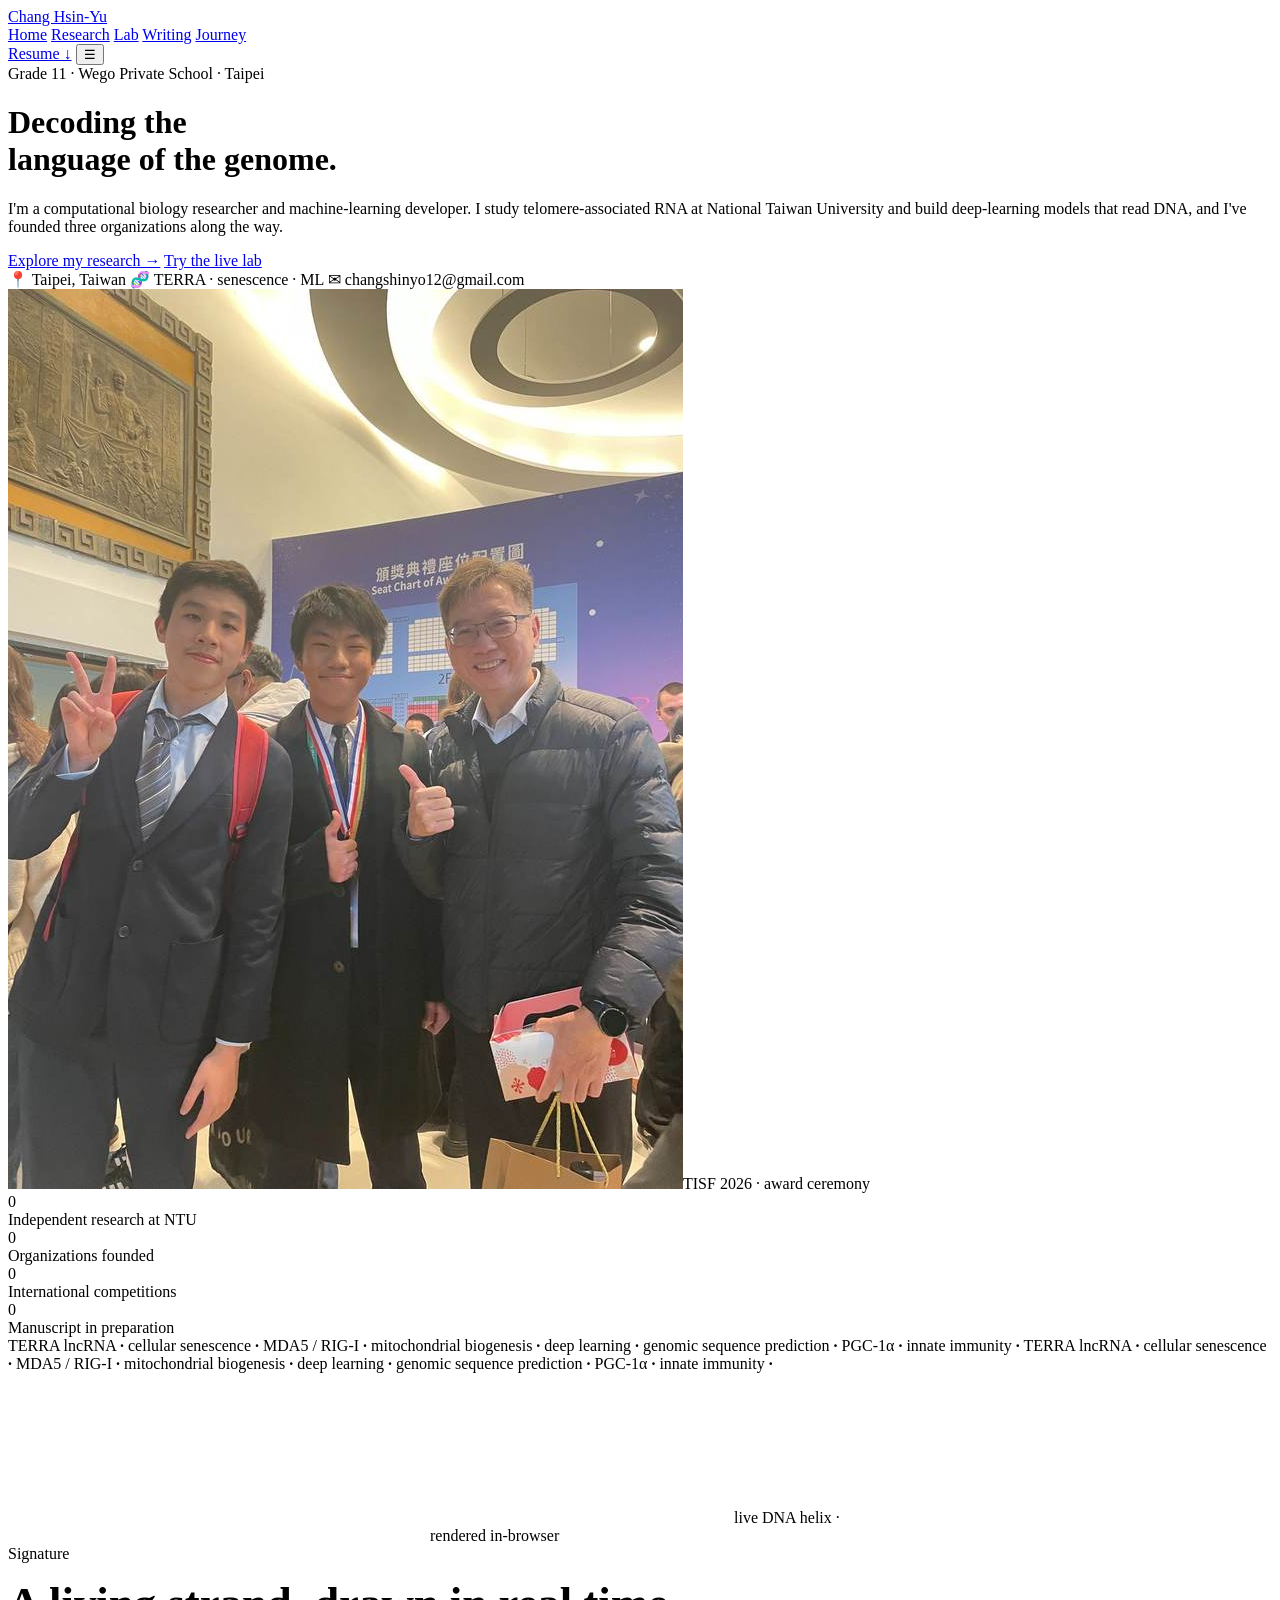
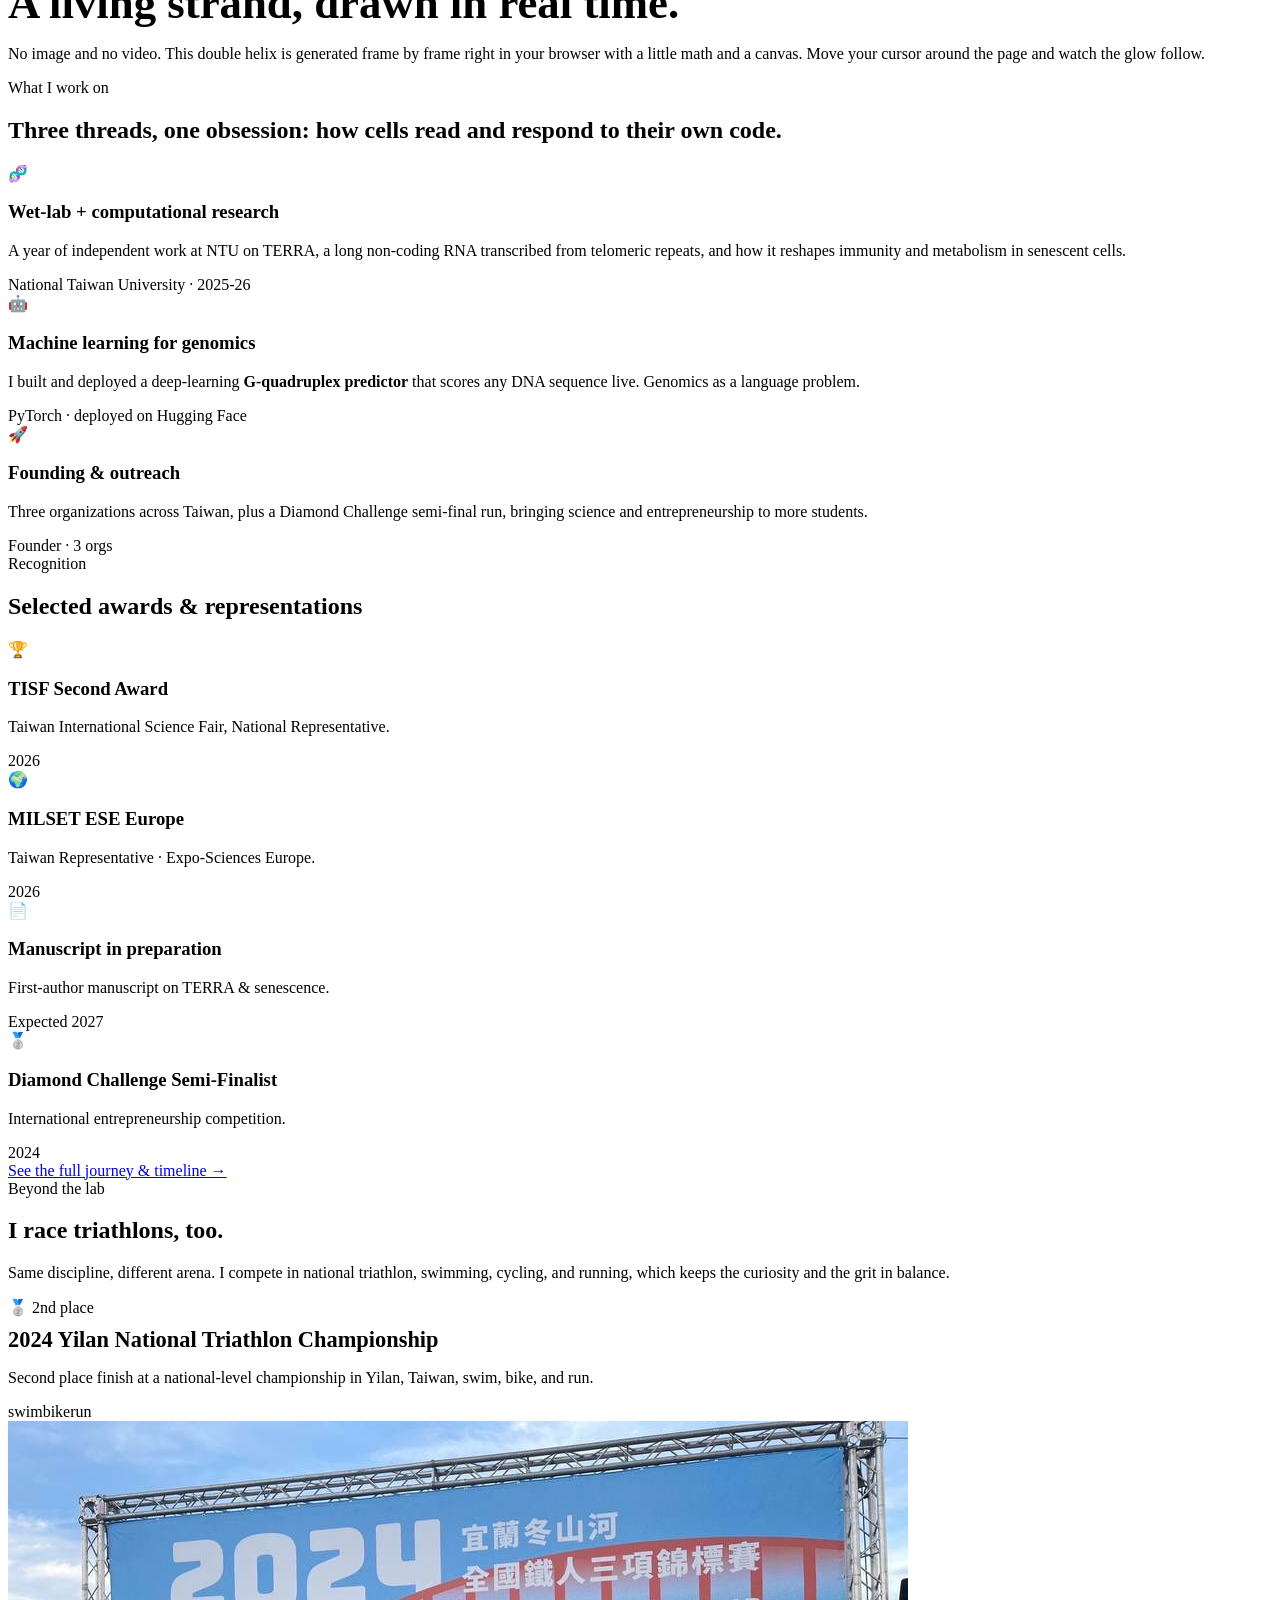
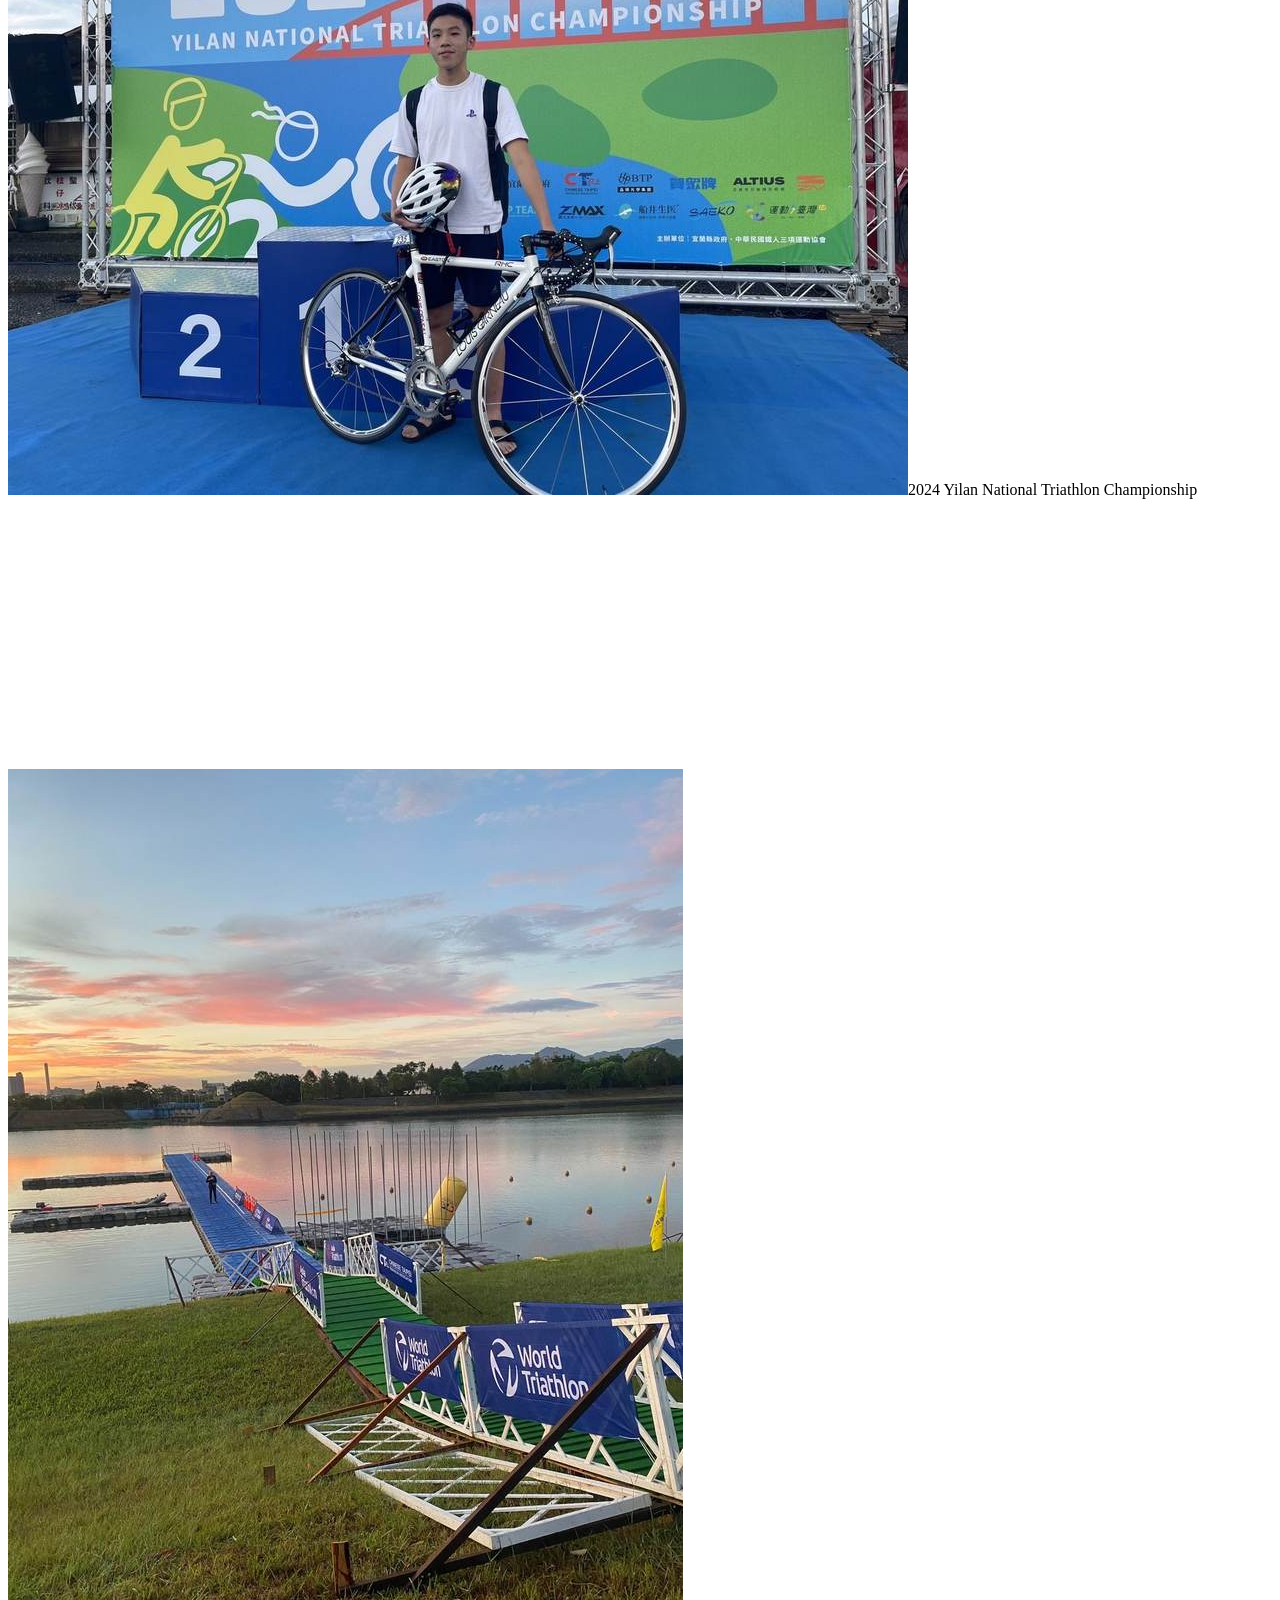
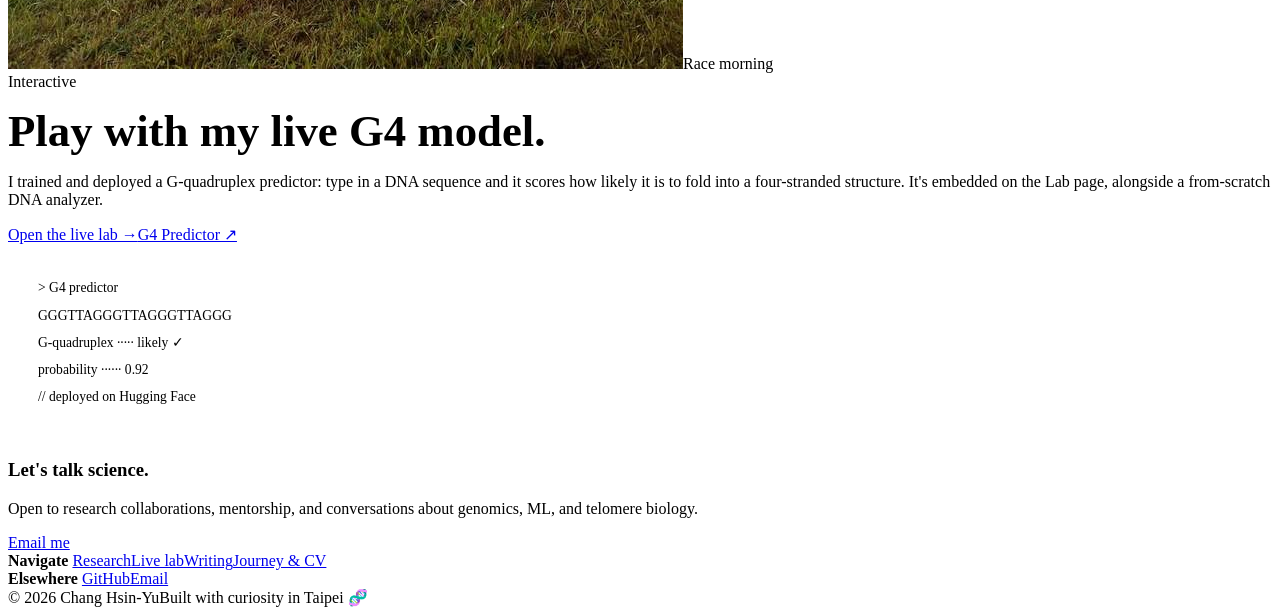
==== commit da54c409: "Add files via upload" ====
--- a/index.html
+++ b/index.html
@@ -1,683 +1,189 @@
 <!DOCTYPE html>
 <html lang="en">
 <head>
-<meta charset="UTF-8"/>
-<meta name="viewport" content="width=device-width,initial-scale=1.0"/>
-<title>Chang Hsin-Yu</title>
-<meta name="description" content="Chang Hsin-Yu — computational biology researcher and ML developer, Taipei."/>
-<link rel="preconnect" href="https://fonts.googleapis.com"/>
-<link rel="preconnect" href="https://fonts.gstatic.com" crossorigin/>
-<link href="https://fonts.googleapis.com/css2?family=Inter:wght@300;400;500;600;700&display=swap" rel="stylesheet"/>
-<style>
-*,*::before,*::after{box-sizing:border-box;margin:0;padding:0}
-html{scroll-behavior:smooth;font-size:16px}
-body{font-family:'Inter',-apple-system,BlinkMacSystemFont,sans-serif;background:#000;color:#f5f5f7;-webkit-font-smoothing:antialiased;overflow-x:hidden}
-a{text-decoration:none;color:inherit}
-
-/* NAV */
-nav{
-  position:fixed;top:0;left:0;right:0;z-index:200;
-  height:52px;display:flex;align-items:center;justify-content:center;
-  background:rgba(0,0,0,0.8);backdrop-filter:blur(20px);-webkit-backdrop-filter:blur(20px);
-  border-bottom:1px solid rgba(255,255,255,0.08);
-}
-.nav-inner{max-width:980px;width:100%;padding:0 2rem;display:flex;align-items:center;justify-content:space-between}
-.nav-logo{font-size:1.3rem;font-weight:600;letter-spacing:-0.02em;color:#f5f5f7}
-.nav-links{display:flex;gap:2rem;list-style:none}
-.nav-links a{font-size:0.8rem;color:rgba(245,245,247,0.6);transition:color 0.2s}
-.nav-links a:hover{color:#f5f5f7}
-.nav-cta{font-size:0.8rem;color:#2997ff;transition:color 0.2s}
-.nav-cta:hover{color:#61b5ff}
-.hamburger{display:none;background:none;border:none;cursor:pointer;padding:0.25rem}
-.hamburger span{display:block;width:20px;height:1.5px;background:#f5f5f7;margin:5px 0;transition:all 0.3s}
-.mobile-menu{display:none;position:fixed;top:52px;left:0;right:0;z-index:199;background:rgba(0,0,0,0.95);backdrop-filter:blur(20px);padding:1rem 2rem 2rem;flex-direction:column;gap:0}
-.mobile-menu.open{display:flex}
-.mobile-menu a{padding:0.85rem 0;font-size:1rem;color:rgba(245,245,247,0.8);border-bottom:1px solid rgba(255,255,255,0.06)}
-
-/* SCROLL REVEAL */
-.reveal{opacity:0;transform:translateY(40px);transition:opacity 0.8s cubic-bezier(0.25,0.46,0.45,0.94),transform 0.8s cubic-bezier(0.25,0.46,0.45,0.94)}
-.reveal.d1{transition-delay:0.1s}.reveal.d2{transition-delay:0.2s}.reveal.d3{transition-delay:0.3s}.reveal.d4{transition-delay:0.4s}
-.reveal.visible{opacity:1;transform:translateY(0)}
-@media(prefers-reduced-motion:reduce){.reveal{opacity:1;transform:none;transition:none}}
-
-/* HERO — full bleed dark */
-#hero{
-  min-height:100svh;display:flex;flex-direction:column;align-items:center;justify-content:center;
-  text-align:center;padding:calc(52px + 3rem) 2rem 4rem;
-  background:radial-gradient(ellipse 80% 60% at 50% 0%,rgba(41,151,255,0.12),transparent 70%),#000;
-  position:relative;overflow:hidden;
-}
-.hero-eyebrow{font-size:0.8rem;font-weight:500;color:#2997ff;letter-spacing:0.05em;margin-bottom:1.2rem}
-.hero-name{
-  font-size:clamp(3.5rem,9vw,7rem);font-weight:700;letter-spacing:-0.04em;
-  line-height:1;color:#f5f5f7;margin-bottom:1.2rem;
-}
-.hero-name span{
-  background:linear-gradient(135deg,#2997ff 0%,#a78bfa 100%);
-  -webkit-background-clip:text;-webkit-text-fill-color:transparent;background-clip:text;
-}
-.hero-sub{font-size:clamp(1.1rem,2.5vw,1.5rem);color:rgba(245,245,247,0.7);font-weight:300;line-height:1.5;margin-bottom:0.75rem;max-width:600px}
-.hero-sub2{font-size:clamp(0.9rem,1.8vw,1.1rem);color:rgba(245,245,247,0.45);max-width:500px;line-height:1.7;margin-bottom:2.5rem}
-.hero-btns{display:flex;gap:1rem;flex-wrap:wrap;justify-content:center;margin-bottom:5rem}
-.btn-blue{display:inline-flex;align-items:center;gap:0.4rem;font-size:0.9rem;font-weight:500;padding:0.7rem 1.5rem;border-radius:980px;background:#2997ff;color:#fff;transition:all 0.2s}
-.btn-blue:hover{background:#61b5ff;transform:scale(1.02)}
-.btn-ghost{display:inline-flex;align-items:center;gap:0.4rem;font-size:0.9rem;font-weight:500;padding:0.7rem 1.5rem;border-radius:980px;background:rgba(255,255,255,0.1);color:#f5f5f7;border:1px solid rgba(255,255,255,0.15);transition:all 0.2s}
-.btn-ghost:hover{background:rgba(255,255,255,0.16)}
-.hero-stats{display:flex;gap:0;border:1px solid rgba(255,255,255,0.1);border-radius:18px;overflow:hidden;backdrop-filter:blur(10px);background:rgba(255,255,255,0.04)}
-.hero-stat{padding:1.5rem 2.5rem;text-align:center;border-right:1px solid rgba(255,255,255,0.08)}
-.hero-stat:last-child{border-right:none}
-.hero-stat-num{font-size:2rem;font-weight:700;color:#f5f5f7;letter-spacing:-0.03em;display:block;line-height:1}
-.hero-stat-label{font-size:0.72rem;color:rgba(245,245,247,0.45);margin-top:0.35rem;display:block}
-
-/* SECTIONS */
-.section-dark{background:#000;padding:7rem 2rem}
-.section-light{background:#fff;padding:7rem 2rem;color:#1d1d1f}
-.section-gray{background:#f5f5f7;padding:7rem 2rem;color:#1d1d1f}
-.container{max-width:980px;margin:0 auto}
-.container-wide{max-width:1200px;margin:0 auto}
-.center{text-align:center}
-
-/* TYPOGRAPHY */
-.eyebrow-dark{font-size:0.78rem;font-weight:600;letter-spacing:0.08em;text-transform:uppercase;color:#2997ff;margin-bottom:0.75rem;display:block}
-.eyebrow-light{font-size:0.78rem;font-weight:600;letter-spacing:0.08em;text-transform:uppercase;color:#6366f1;margin-bottom:0.75rem;display:block}
-.headline-dark{font-size:clamp(2.2rem,5vw,3.5rem);font-weight:700;letter-spacing:-0.03em;line-height:1.1;color:#f5f5f7;margin-bottom:0.75rem}
-.headline-light{font-size:clamp(2.2rem,5vw,3.5rem);font-weight:700;letter-spacing:-0.03em;line-height:1.1;color:#1d1d1f;margin-bottom:0.75rem}
-.body-dark{font-size:1.1rem;color:rgba(245,245,247,0.6);line-height:1.75;max-width:680px}
-.body-light{font-size:1.1rem;color:#6e6e73;line-height:1.75;max-width:680px}
-
-/* RESEARCH — dark section with photo */
-.research-layout{display:grid;grid-template-columns:1fr 1fr;gap:5rem;align-items:center}
-.research-text{}
-.research-photo-stack{display:flex;flex-direction:column;gap:1rem}
-.research-photo-main{
-  border-radius:18px;overflow:hidden;
-  box-shadow:0 32px 80px rgba(0,0,0,0.5);
-}
-.research-photo-main img{width:100%;height:420px;object-fit:cover;object-position:center 55%;display:block;}
-.research-photo-secondary{
-  border-radius:14px;overflow:hidden;
-  box-shadow:0 20px 50px rgba(0,0,0,0.5);
-}
-.research-photo-secondary img{width:100%;height:auto;max-height:320px;object-fit:contain;display:block;background:#000;}
-
-/* OUTCOME PILLS */
-.outcome-pills{display:flex;flex-direction:column;gap:0.75rem;margin-top:2rem}
-.outcome-pill{
-  display:flex;align-items:center;gap:0.85rem;
-  padding:0.85rem 1.1rem;border-radius:12px;
-  background:rgba(255,255,255,0.05);border:1px solid rgba(255,255,255,0.08);
-  transition:background 0.2s,border-color 0.2s;
-}
-.outcome-pill:hover{background:rgba(255,255,255,0.08);border-color:rgba(255,255,255,0.15)}
-.pill-icon{font-size:1.2rem;flex-shrink:0}
-.pill-title{font-size:0.9rem;font-weight:600;color:#f5f5f7}
-.pill-sub{font-size:0.75rem;color:rgba(245,245,247,0.45);margin-top:0.1rem}
-
-/* PHOTO GALLERY — Apple style full bleed dark */
-.gallery-section{background:#000;padding:5rem 0;overflow:hidden}
-.gallery-scroll{display:flex;gap:1.25rem;padding:0 2rem;overflow-x:auto;scroll-snap-type:x mandatory;-webkit-overflow-scrolling:touch}
-.gallery-scroll::-webkit-scrollbar{display:none}
-.gallery-card{flex:0 0 360px;scroll-snap-align:start;border-radius:18px;overflow:hidden;position:relative}
-.gallery-card img{width:100%;height:420px;object-fit:cover;object-position:center 30%;display:block;transition:transform 0.5s cubic-bezier(0.25,0.46,0.45,0.94)}
-.gallery-card:hover img{transform:scale(1.03)}
-.gallery-label{
-  position:absolute;bottom:0;left:0;right:0;
-  padding:2rem 1.5rem 1.25rem;
-  background:linear-gradient(to top,rgba(0,0,0,0.7),transparent);
-  font-size:0.8rem;color:rgba(255,255,255,0.8);font-weight:500;
-}
-
-/* PROJECTS — light section, Apple card grid */
-.projects-grid{display:grid;grid-template-columns:1fr 1fr;gap:1.25rem}
-.project-card{
-  background:#111;border-radius:18px;padding:2.5rem;
-  border:1px solid rgba(255,255,255,0.08);
-  transition:transform 0.3s cubic-bezier(0.25,0.46,0.45,0.94),box-shadow 0.3s;
-  overflow:hidden;position:relative;
-}
-.project-card:hover{transform:translateY(-4px);box-shadow:0 20px 60px rgba(0,0,0,0.4)}
-.project-card-featured{grid-column:1/-1;background:linear-gradient(135deg,#0d0d1a,#0a1520)}
-.project-icon{font-size:2.5rem;margin-bottom:1.25rem}
-.project-eyebrow{font-size:0.7rem;font-weight:600;letter-spacing:0.1em;text-transform:uppercase;color:#818cf8;margin-bottom:0.5rem}
-.project-name{font-size:1.4rem;font-weight:700;letter-spacing:-0.02em;color:#f5f5f7;margin-bottom:0.75rem}
-.project-desc{font-size:0.9rem;color:rgba(245,245,247,0.55);line-height:1.75;margin-bottom:1.5rem}
-.project-link{font-size:0.85rem;color:#2997ff;font-weight:500;display:inline-flex;align-items:center;gap:0.25rem}
-.project-link:hover{text-decoration:underline}
-.project-venue{font-size:0.75rem;color:rgba(245,245,247,0.3);display:block;margin-top:0.5rem}
-
-/* ACTIVITIES — dark, horizontal cards */
-.act-grid{display:grid;grid-template-columns:repeat(2,1fr);gap:1px;background:rgba(255,255,255,0.08);border-radius:18px;overflow:hidden}.act-card-tri{grid-column:1/-1;}
-.act-card{background:#111;padding:2.5rem;transition:background 0.2s}
-.act-card:hover{background:#161616}
-.act-num{font-size:3rem;font-weight:700;color:rgba(41,151,255,0.35);letter-spacing:-0.04em;margin-bottom:0.5rem}
-.act-org{font-size:1.1rem;font-weight:600;color:#f5f5f7;margin-bottom:0.25rem}
-.act-role{font-size:0.75rem;color:#2997ff;font-weight:500;letter-spacing:0.04em;text-transform:uppercase;margin-bottom:0.75rem}
-.act-desc{font-size:0.875rem;color:rgba(245,245,247,0.5);line-height:1.65}
-
-/* AWARDS */
-.awards-grid{display:flex;flex-wrap:wrap;gap:0.6rem;margin-top:3rem;justify-content:center}
-.award-tag{
-  font-size:0.78rem;font-weight:500;
-  padding:0.45rem 1rem;border-radius:980px;
-  background:rgba(255,255,255,0.06);border:1px solid rgba(255,255,255,0.12);
-  color:rgba(245,245,247,0.7);
-  transition:all 0.2s;
-}
-.award-tag:hover{background:rgba(41,151,255,0.15);border-color:rgba(41,151,255,0.4);color:#f5f5f7;text-decoration:none}
-
-/* CONTACT — full bleed light */
-.contact-section{background:#f5f5f7;padding:8rem 2rem;text-align:center}
-.contact-card{
-  max-width:580px;margin:2.5rem auto 0;
-  background:#fff;border-radius:24px;padding:3rem;
-  box-shadow:0 4px 40px rgba(0,0,0,0.08);
-}
-.contact-btns{display:flex;flex-direction:column;gap:0.85rem;margin-top:2rem}
-.btn-dark{display:flex;align-items:center;justify-content:center;gap:0.5rem;font-size:0.95rem;font-weight:500;padding:0.85rem 1.5rem;border-radius:980px;background:#1d1d1f;color:#fff;transition:all 0.2s}
-.btn-dark:hover{background:#3d3d3f;transform:scale(1.01)}
-.btn-outline{display:flex;align-items:center;justify-content:center;gap:0.5rem;font-size:0.95rem;font-weight:500;padding:0.85rem 1.5rem;border-radius:980px;background:transparent;color:#1d1d1f;border:1.5px solid #d2d2d7;transition:all 0.2s}
-.btn-outline:hover{border-color:#1d1d1f;background:#f5f5f7}
-.skills-row{display:flex;flex-wrap:wrap;gap:0.5rem;justify-content:center;margin-top:1.5rem}
-.skill-chip{font-size:0.8rem;padding:0.35rem 0.85rem;border-radius:980px;background:#f5f5f7;color:#1d1d1f;border:1px solid #d2d2d7}
-
-/* FOOTER */
-footer{background:#000;border-top:1px solid rgba(255,255,255,0.08);padding:3rem 2rem;text-align:center}
-.footer-inner{max-width:980px;margin:0 auto;display:flex;justify-content:space-between;align-items:center;flex-wrap:wrap;gap:1rem}
-.footer-logo{font-size:1rem;font-weight:600;color:#f5f5f7;letter-spacing:-0.01em}
-.footer-copy{font-size:0.75rem;color:rgba(245,245,247,0.35)}
-
-/* RESPONSIVE */
-@media(max-width:900px){
-  .research-layout{grid-template-columns:1fr;gap:3rem}
-  .research-photo-stack{height:340px}
-  .projects-grid{grid-template-columns:1fr}
-  .project-card-featured{grid-column:auto}
-  .act-grid{grid-template-columns:1fr}
-}
-@media(max-width:700px){
-  .nav-links,.nav-cta{display:none}
-  .hamburger{display:block}
-  .hero-stats{flex-direction:column;border-radius:14px}
-  .hero-stat{border-right:none;border-bottom:1px solid rgba(255,255,255,0.08);padding:1.25rem 2rem}
-  .hero-stat:last-child{border-bottom:none}
-  .gallery-card{flex:0 0 280px}
-  .gallery-card img{height:360px}
-}
-@media(max-width:480px){
-  .hero-btns{flex-direction:column;align-items:center}
-  .section-dark,.section-light,.section-gray{padding:5rem 1.5rem}
-  .container{padding:0}
-}
-
-/* LIGHTBOX */
-.lightbox-overlay{
-  display:none;position:fixed;inset:0;z-index:1000;
-  background:rgba(0,0,0,0.92);
-  align-items:center;justify-content:center;
-  cursor:zoom-out;
-}
-.lightbox-overlay.open{display:flex;}
-.lightbox-overlay img{
-  max-width:92vw;max-height:90vh;
-  border-radius:12px;
-  box-shadow:0 40px 120px rgba(0,0,0,0.8);
-  cursor:default;
-  animation:lbIn 0.25s cubic-bezier(0.25,0.46,0.45,0.94);
-}
-@keyframes lbIn{from{opacity:0;transform:scale(0.92)}to{opacity:1;transform:scale(1)}}
-.lightbox-close{
-  position:fixed;top:1.25rem;right:1.5rem;
-  background:rgba(255,255,255,0.1);border:none;color:#fff;
-  font-size:1.5rem;width:40px;height:40px;border-radius:50%;
-  cursor:pointer;display:flex;align-items:center;justify-content:center;
-  transition:background 0.2s;
-}
-.lightbox-close:hover{background:rgba(255,255,255,0.2);}
-.zoomable{cursor:zoom-in;}
-
-/* PROJECT MODAL */
-.modal-overlay{
-  display:none;position:fixed;inset:0;z-index:1000;
-  background:rgba(0,0,0,0.85);
-  align-items:center;justify-content:center;
-  cursor:zoom-out;padding:2rem;
-}
-.modal-overlay.open{display:flex;}
-.modal-card{
-  background:#111;border:1px solid rgba(255,255,255,0.1);
-  border-radius:20px;padding:2.5rem;
-  max-width:600px;width:100%;
-  cursor:default;position:relative;
-  animation:lbIn 0.25s cubic-bezier(0.25,0.46,0.45,0.94);
-  max-height:85vh;overflow-y:auto;
-}
-.modal-close{
-  position:absolute;top:1rem;right:1rem;
-  background:rgba(255,255,255,0.08);border:none;color:#fff;
-  font-size:1.1rem;width:32px;height:32px;border-radius:50%;
-  cursor:pointer;display:flex;align-items:center;justify-content:center;
-}
-.modal-close:hover{background:rgba(255,255,255,0.15);}
-.modal-eyebrow{font-size:0.7rem;font-weight:600;letter-spacing:0.1em;text-transform:uppercase;color:#818cf8;margin-bottom:0.5rem}
-.modal-title{font-size:1.5rem;font-weight:700;color:#f5f5f7;letter-spacing:-0.02em;margin-bottom:1rem}
-.modal-body{font-size:0.92rem;color:rgba(245,245,247,0.6);line-height:1.8;margin-bottom:1.25rem}
-.modal-venue{font-size:0.75rem;color:rgba(245,245,247,0.3);margin-top:0.5rem}
-.modal-link{font-size:0.85rem;color:#2997ff;font-weight:500;display:inline-flex;align-items:center;gap:0.3rem}
-
-/* Project cards become clickable */
-.project-card{cursor:pointer;}
-
-
-/* Triathlon modal image grid */
-.tri-modal-imgs{display:grid;grid-template-columns:1fr 1fr 1fr;gap:0.6rem;margin-bottom:1.5rem;}
-.tri-modal-imgs img{width:100%;border-radius:8px;object-fit:cover;height:140px;cursor:zoom-in;}
-@media(max-width:500px){.tri-modal-imgs{grid-template-columns:1fr 1fr;}}
-
-</style>
+<meta charset="UTF-8">
+<meta name="viewport" content="width=device-width,initial-scale=1.0">
+<title>Chang Hsin-Yu | Computational Biology Researcher</title>
+<meta name="description" content="Chang Hsin-Yu, computational biology researcher and ML developer in Taipei. Investigating telomere-associated RNA at NTU and building deep learning models for genomic sequence prediction.">
+<link rel="preconnect" href="https://fonts.googleapis.com">
+<link rel="preconnect" href="https://fonts.gstatic.com" crossorigin>
+<link href="https://fonts.googleapis.com/css2?family=Space+Grotesk:wght@400;500;600;700&family=JetBrains+Mono:wght@400;500&display=swap" rel="stylesheet">
+<link rel="stylesheet" href="assets/styles.css">
 </head>
 <body>
+<div class="mesh"></div><div class="grain"></div>
 
-<!-- NAV -->
-<nav id="nav">
+<nav class="nav">
   <div class="nav-inner">
-    <a class="nav-logo" href="#hero">Chang Hsin-Yu</a>
-    <ul class="nav-links">
-      <li><a href="#research">Research</a></li>
-      <li><a href="#projects">Projects</a></li>
-      <li><a href="#activities">Activities</a></li>
-      <li><a href="#contact">Contact</a></li>
-    </ul>
-    <a href="https://github.com/changshinyo12-ops" target="_blank" rel="noopener" class="nav-cta">Get in touch</a>
-    <button class="hamburger" id="ham" aria-label="Menu"><span></span><span></span><span></span></button>
+    <a class="brand" href="index.html"><span class="dot"></span>Chang Hsin-Yu</a>
+    <div class="nav-links">
+      <a href="index.html">Home</a>
+      <a href="research.html">Research</a>
+      <a href="lab.html">Lab</a>
+      <a href="writing.html">Writing</a>
+      <a href="journey.html">Journey</a>
+    </div>
+    <a class="nav-cta" href="journey.html#cv">Resume ↓</a>
+    <button class="nav-toggle" onclick="toggleNav()">☰</button>
   </div>
 </nav>
-<div class="mobile-menu" id="mob">
-  <a href="#research">Research</a>
-  <a href="#projects">Projects</a>
-  <a href="#activities">Activities</a>
-  <a href="#contact">Contact</a>
-</div>
 
-<!-- HERO -->
-<section id="hero">
-  <div class="hero-eyebrow reveal">Grade 11 &nbsp;·&nbsp; Wego Private School &nbsp;·&nbsp; Taipei, Taiwan</div>
-  <h1 class="hero-name reveal d1">Chang<br/><span>Hsin-Yu</span></h1>
-  <p class="hero-sub reveal d2">Computational biology researcher.<br/>Machine learning developer.</p>
-  <p class="hero-sub2 reveal d3">Investigating telomere-associated RNA at NTU. Building deep learning models for genomic sequence prediction. Founded three organizations across Taiwan.</p>
-  <div class="hero-btns reveal d4">
-    <a href="https://github.com/changshinyo12-ops" class="btn-blue" target="_blank" rel="noopener">
-      <svg width="16" height="16" viewBox="0 0 24 24" fill="currentColor"><path d="M12 0C5.37 0 0 5.37 0 12c0 5.31 3.435 9.795 8.205 11.385.6.105.825-.255.825-.57 0-.285-.015-1.23-.015-2.235-3.015.555-3.795-.735-4.035-1.41-.135-.345-.72-1.41-1.23-1.695-.42-.225-1.02-.78-.015-.795.945-.015 1.62.87 1.845 1.23 1.08 1.815 2.805 1.305 3.495.99.105-.78.42-1.305.765-1.605-2.67-.3-5.46-1.335-5.46-5.925 0-1.305.465-2.385 1.23-3.225-.12-.3-.54-1.53.12-3.18 0 0 1.005-.315 3.3 1.23.96-.27 1.98-.405 3-.405s2.04.135 3 .405c2.295-1.56 3.3-1.23 3.3-1.23.66 1.65.24 2.88.12 3.18.765.84 1.23 1.905 1.23 3.225 0 4.605-2.805 5.625-5.475 5.925.435.375.81 1.095.81 2.22 0 1.605-.015 2.895-.015 3.3 0 .315.225.69.825.57A12.02 12.02 0 0 0 24 12c0-6.63-5.37-12-12-12z"/></svg>
-      GitHub
-    </a>
-    <a href="mailto:changshinyo12@gmail.com" class="btn-ghost">Email me</a>
+<header class="hero wrap">
+  <div class="hero-grid">
+    <div>
+      <span class="eyebrow">Grade 11 · Wego Private School · Taipei</span>
+      <h1 class="display">Decoding the<br><span class="gradient-text">language of the genome.</span></h1>
+      <p class="lead">I'm a computational biology researcher and machine-learning developer. I study telomere-associated RNA at National Taiwan University and build deep-learning models that read DNA, and I've founded three organizations along the way.</p>
+      <div class="hero-actions">
+        <a class="btn btn-primary" href="research.html" data-magnetic>Explore my research →</a>
+        <a class="btn btn-ghost" href="lab.html" data-magnetic>Try the live lab</a>
+      </div>
+      <div class="hero-meta">
+        <span>📍 Taipei, Taiwan</span>
+        <span>🧬 TERRA · senescence · ML</span>
+        <span>✉ changshinyo12@gmail.com</span>
+      </div>
+    </div>
+    <div class="ph click hero-photo reveal" data-cap="At the TISF 2026 award ceremony"><img src="[data-uri]" alt="Chang Hsin-Yu at the TISF 2026 award ceremony" loading="lazy"><span class="cap">TISF 2026 · award ceremony</span></div>
   </div>
-  <div class="hero-stats reveal d4">
-    <div class="hero-stat"><span class="hero-stat-num" data-count="1">0</span><span class="hero-stat-label">yr NTU Research</span></div>
-    <div class="hero-stat"><span class="hero-stat-num" data-count="3">0</span><span class="hero-stat-label">Orgs Founded</span></div>
-    <div class="hero-stat"><span class="hero-stat-num" data-count="2">0</span><span class="hero-stat-label">Intl Competitions</span></div>
-    <div class="hero-stat"><span class="hero-stat-num" data-count="2027">0</span><span class="hero-stat-label">Expected Publication</span></div>
+</header>
+
+<section class="wrap">
+  <div class="stats">
+    <div class="stat reveal"><div class="num gradient-text"><span data-count="1" data-suffix="yr">0</span></div><div class="lbl">Independent research at NTU</div></div>
+    <div class="stat reveal"><div class="num gradient-text"><span data-count="3">0</span></div><div class="lbl">Organizations founded</div></div>
+    <div class="stat reveal"><div class="num gradient-text"><span data-count="2">0</span></div><div class="lbl">International competitions</div></div>
+    <div class="stat reveal"><div class="num gradient-text"><span data-count="1">0</span></div><div class="lbl">Manuscript in preparation</div></div>
   </div>
 </section>
 
-<!-- RESEARCH -->
-<section id="research" class="section-dark">
-  <div class="container">
-    <div class="research-layout">
-      <div>
-        <span class="eyebrow-dark reveal">Research</span>
-        <h2 class="headline-dark reveal d1">TERRA lncRNA and Cellular Senescence.</h2>
-        <p class="body-dark reveal d2" style="margin-bottom:1.5rem">
-          One year of independent research at National Taiwan University. Investigated how TERRA, a long non-coding RNA transcribed from telomeric repeats, accumulates in UV-induced senescent cells and activates innate immune responses through the MDA5/RIG-I pathway while suppressing mitochondrial biogenesis via PGC-1a, NRF1, NRF2, and TFAM.
-        </p>
-        <div class="outcome-pills">
-          <div class="outcome-pill reveal d1">
-            <span class="pill-icon">🏆</span>
-            <div><p class="pill-title">TISF Second Award</p><p class="pill-sub">Taiwan International Science Fair · National Representative · 2026</p></div>
-          </div>
-          <div class="outcome-pill reveal d2">
-            <span class="pill-icon">🌍</span>
-            <div><p class="pill-title">MILSET ESE Europe</p><p class="pill-sub">Taiwan Representative · Expo-Sciences Europe · 2026</p></div>
-          </div>
-          <div class="outcome-pill reveal d3">
-            <span class="pill-icon">📄</span>
-            <div><p class="pill-title">Manuscript in Preparation</p><p class="pill-sub">Expected publication 2027</p></div>
-          </div>
-          <div class="outcome-pill reveal d4">
-            <span class="pill-icon">🥈</span>
-            <div><p class="pill-title">Diamond Challenge Semi-Finalist</p><p class="pill-sub">2024</p></div>
-          </div>
-        </div>
+<div class="marquee" aria-hidden="true">
+  <div class="marquee-track">
+    <span>TERRA lncRNA <b>·</b> cellular senescence <b>·</b> MDA5 / RIG-I <b>·</b> mitochondrial biogenesis <b>·</b> deep learning <b>·</b> genomic sequence prediction <b>·</b> PGC-1α <b>·</b> innate immunity <b>·</b></span>
+    <span>TERRA lncRNA <b>·</b> cellular senescence <b>·</b> MDA5 / RIG-I <b>·</b> mitochondrial biogenesis <b>·</b> deep learning <b>·</b> genomic sequence prediction <b>·</b> PGC-1α <b>·</b> innate immunity <b>·</b></span>
+  </div>
+</div>
+
+<section class="section wrap">
+  <div class="feature">
+    <div class="helix-card reveal" style="max-width:420px;width:100%;margin:0 auto">
+      <canvas id="helix"></canvas>
+      <span class="helix-tag">live DNA helix · rendered in-browser</span>
+    </div>
+    <div class="reveal">
+      <span class="eyebrow">Signature</span>
+      <h2 style="font-size:clamp(1.8rem,4vw,2.8rem);margin:14px 0">A living strand, drawn in real time.</h2>
+      <p class="lead">No image and no video. This double helix is generated frame by frame right in your browser with a little math and a canvas. Move your cursor around the page and watch the glow follow.</p>
+    </div>
+  </div>
+</section>
+
+<section class="section wrap">
+  <div class="section-head reveal">
+    <span class="eyebrow">What I work on</span>
+    <h2>Three threads, one obsession: how cells read and respond to their own code.</h2>
+  </div>
+  <div class="cards">
+    <a class="card reveal link" href="research.html" style="text-decoration:none;color:inherit">
+      <div class="ico">🧬</div>
+      <h3>Wet-lab + computational research</h3>
+      <p>A year of independent work at NTU on TERRA, a long non-coding RNA transcribed from telomeric repeats, and how it reshapes immunity and metabolism in senescent cells.</p>
+      <div class="meta">National Taiwan University · 2025-26</div>
+    </a>
+    <a class="card reveal link" href="lab.html" style="text-decoration:none;color:inherit">
+      <div class="ico">🤖</div>
+      <h3>Machine learning for genomics</h3>
+      <p>I built and deployed a deep-learning <strong style="color:var(--text)">G-quadruplex predictor</strong> that scores any DNA sequence live. Genomics as a language problem.</p>
+      <div class="meta">PyTorch · deployed on Hugging Face</div>
+    </a>
+    <a class="card reveal link" href="journey.html" style="text-decoration:none;color:inherit">
+      <div class="ico">🚀</div>
+      <h3>Founding &amp; outreach</h3>
+      <p>Three organizations across Taiwan, plus a Diamond Challenge semi-final run, bringing science and entrepreneurship to more students.</p>
+      <div class="meta">Founder · 3 orgs</div>
+    </a>
+  </div>
+</section>
+
+<section class="section wrap">
+  <div class="section-head reveal">
+    <span class="eyebrow">Recognition</span>
+    <h2>Selected awards &amp; representations</h2>
+  </div>
+  <div class="cards">
+    <a class="card reveal link" href="research.html" style="text-decoration:none;color:inherit"><div class="ico">🏆</div><h3>TISF Second Award</h3><p>Taiwan International Science Fair, National Representative.</p><div class="meta">2026</div></a>
+    <a class="card reveal link" href="journey.html" style="text-decoration:none;color:inherit"><div class="ico">🌍</div><h3>MILSET ESE Europe</h3><p>Taiwan Representative · Expo-Sciences Europe.</p><div class="meta">2026</div></a>
+    <a class="card reveal link" href="research.html" style=